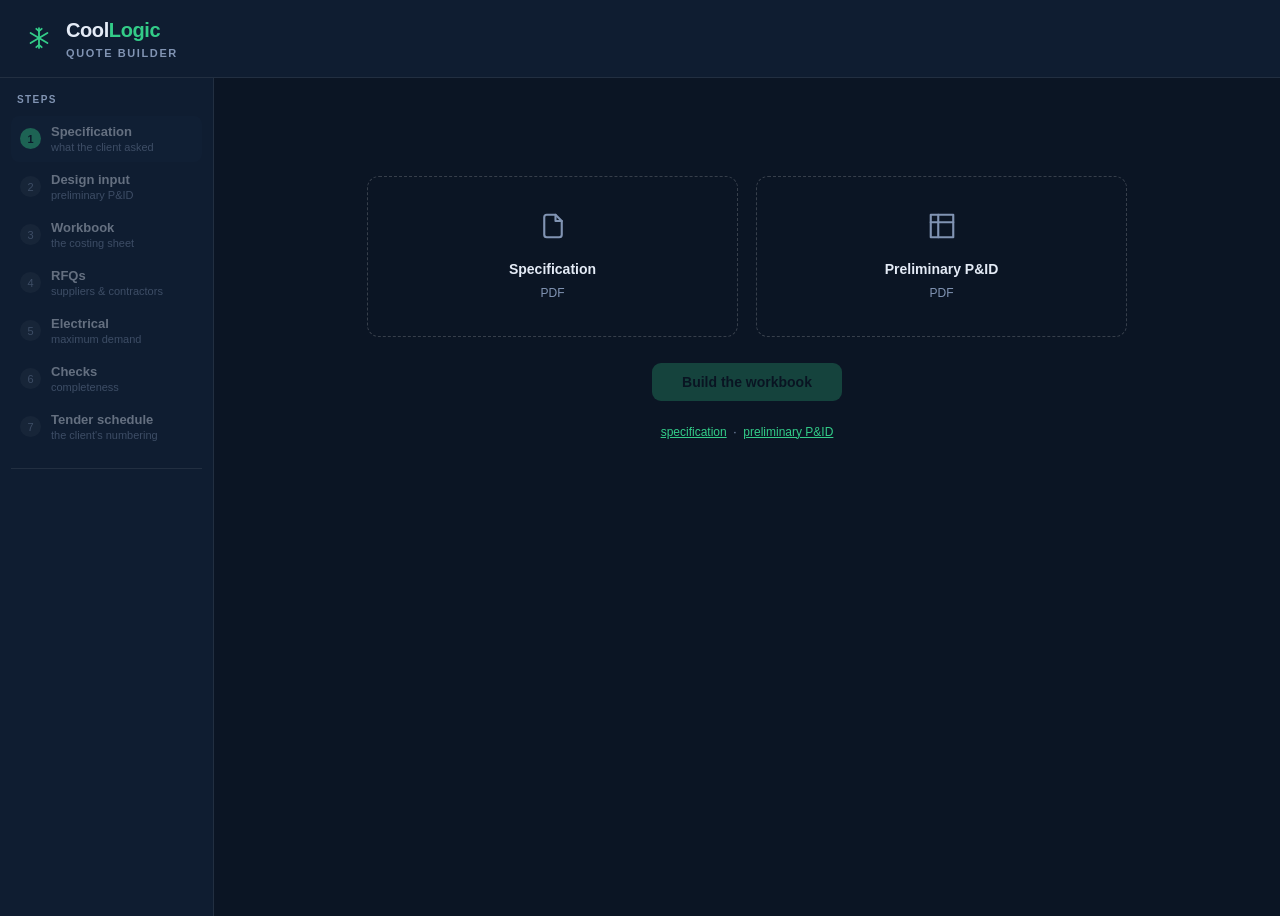
==== quote-builder/index.html @ 5e7840b6 "download links" ====
<!doctype html><html lang=en><head><meta charset=utf-8>
<meta name=viewport content="width=device-width,initial-scale=1"><meta name=robots content="noindex,nofollow">
<title>CoolLogic — Quote Builder</title><style>
*{box-sizing:border-box;margin:0;padding:0}
:root{--bg:#0b1524;--pan:#132339;--pan2:#0f1d31;--line:rgba(255,255,255,.08);--tx:#e4ebf6;
--mut:#8194b3;--grn:#33cc88;--grnb:rgba(51,204,136,.14);--amb:#f2b34e;--ambb:rgba(242,179,78,.16);
--blu:#7fb0ff;--blub:rgba(90,140,220,.18);--pur:#c3b3f5;--purb:rgba(150,120,230,.2);--red:#ff6a6a}
body{font-family:-apple-system,'Segoe UI',Helvetica,Arial,sans-serif;background:var(--bg);color:var(--tx);font-size:14px;line-height:1.5}
.bar{display:flex;align-items:center;gap:14px;padding:15px 26px;border-bottom:1px solid var(--line);background:var(--pan2);position:sticky;top:0;z-index:5}
.wm{font-size:20px;font-weight:800;letter-spacing:-.4px}.wm .g{color:var(--grn)}
.tl{font-size:11px;letter-spacing:1.6px;color:var(--mut);text-transform:uppercase;font-weight:600}
.job{margin-left:auto;font-size:12.5px;color:var(--mut);text-align:right}.job b{color:var(--tx);display:block}
.shell{display:flex;min-height:calc(100vh - 62px)}
.side{width:214px;flex:none;border-right:1px solid var(--line);padding:14px 11px;background:var(--pan2)}
.side h3{font-size:10px;letter-spacing:1.4px;color:var(--mut);text-transform:uppercase;margin:0 0 9px 6px}
.stp{display:flex;gap:10px;align-items:center;width:100%;background:none;border:0;color:var(--tx);
padding:8px 9px;border-radius:8px;cursor:pointer;text-align:left;font-family:inherit;margin-bottom:2px;opacity:.4}
.stp.rdy{opacity:1}.stp.on{background:var(--pan)}
.stp .num{width:21px;height:21px;border-radius:50%;background:rgba(255,255,255,.09);font-size:11px;
display:flex;align-items:center;justify-content:center;flex:none}
.stp.on .num{background:var(--grn);color:#06131f;font-weight:700}
.stp b{display:block;font-size:13px;font-weight:600}.stp span{font-size:11px;color:var(--mut)}
.kpi{margin-top:18px;padding:12px 10px;border-top:1px solid var(--line);font-size:12px}
.kpi .row{display:flex;justify-content:space-between;margin-bottom:7px;color:var(--mut)}
.kpi b{color:var(--tx);font-size:15px}
.main{flex:1;padding:26px 32px;max-width:1220px}
h2{font-size:20px;margin-bottom:16px;font-weight:700}
.drops{display:flex;gap:18px;margin:8vh auto 0;max-width:760px}
.drop{flex:1;border:1.5px dashed rgba(255,255,255,.18);border-radius:12px;padding:34px 22px;text-align:center;cursor:pointer;transition:.15s}
.drop:hover{border-color:var(--grn);background:rgba(51,204,136,.05)}
.drop.done{border-style:solid;border-color:var(--grn);background:rgba(51,204,136,.06);cursor:default}
.drop svg{width:30px;height:30px;stroke:var(--mut);fill:none;stroke-width:1.7;stroke-linecap:round;stroke-linejoin:round;margin-bottom:12px}
.drop.done svg{stroke:var(--grn)}
.drop .t{font-weight:700;font-size:14px}.drop .s{font-size:12px;color:var(--mut);margin-top:4px}
.go{display:block;margin:26px auto 0;background:var(--grn);color:#06131f;border:0;padding:11px 30px;
border-radius:9px;font-weight:700;font-size:14px;font-family:inherit;cursor:pointer}
.go[disabled]{opacity:.25;cursor:default}
.sec{background:var(--pan);border:1px solid var(--line);border-radius:11px;margin-bottom:14px;overflow:hidden}
.sec .hd{display:flex;align-items:center;gap:11px;padding:11px 15px;background:var(--pan2);border-bottom:1px solid var(--line)}
.sec .hd h4{font-size:13.5px;font-weight:650}
.sec .hd .t{margin-left:auto;font-size:12px;color:var(--mut)}
table{width:100%;border-collapse:collapse;font-size:12.5px}
th{text-align:left;padding:7px 14px;font-size:10px;letter-spacing:1px;text-transform:uppercase;color:var(--mut);border-bottom:1px solid var(--line)}
td{padding:8px 14px;border-bottom:1px solid rgba(255,255,255,.04);vertical-align:top}
tr:last-child td{border-bottom:0}
td.r{text-align:right;font-variant-numeric:tabular-nums}
.d{font-size:11px;color:var(--mut);margin-top:2px}
.pill{display:inline-block;padding:2px 7px;border-radius:5px;font-size:9.5px;font-weight:700;letter-spacing:.5px}
.s-RFQ{background:var(--blub);color:var(--blu)}.s-ENGINEER{background:var(--purb);color:var(--pur)}
.s-RULE{background:var(--ambb);color:var(--amb)}.s-RATE{background:var(--ambb);color:var(--amb)}
.s-EXACT{background:var(--grnb);color:var(--grn)}.s-REF{background:rgba(255,255,255,.08);color:var(--mut)}
.code{font-family:ui-monospace,Menlo,monospace;font-size:11px;color:var(--mut)}
.card{background:var(--pan);border:1px solid var(--line);border-radius:11px;padding:15px 17px;margin-bottom:12px}
.card h4{font-size:13px;margin-bottom:9px}
ul{margin-left:17px;font-size:12.5px}li{margin-bottom:4px}
.flag{display:flex;gap:10px;padding:9px 13px;border-left:2px solid var(--amb);background:rgba(242,179,78,.06);margin-bottom:7px;font-size:12.5px;border-radius:0 7px 7px 0}
.flag.red{border-color:var(--red);background:rgba(255,106,106,.06)}
.flag .w{margin-left:auto;color:var(--mut);font-size:11.5px;text-align:right;flex:none}
.pane{display:none}.pane.on{display:block}
.btn{background:var(--grn);color:#06131f;border:0;padding:9px 20px;border-radius:8px;font-weight:700;font-size:13px;font-family:inherit;cursor:pointer;margin-top:16px}
details{margin-top:8px}summary{cursor:pointer;font-size:12px;color:var(--grn)}
.mail{white-space:pre-wrap;font-family:ui-monospace,Menlo,monospace;font-size:11.5px;color:#c3d0e4;background:var(--pan2);padding:12px;border-radius:8px;margin-top:8px}
</style></head><body>
<div class=bar>
<svg viewBox="0 0 34 34" width=26 height=26><g stroke="#33cc88" stroke-width=2.4 stroke-linecap=round>
<line x1=17 y1=4 x2=17 y2=30 /><line x1=6 y1=10.5 x2=28 y2=23.5 /><line x1=6 y1=23.5 x2=28 y2=10.5 />
<line x1=17 y1=8 x2=13.5 y2=5 /><line x1=17 y1=8 x2=20.5 y2=5 /><line x1=17 y1=26 x2=13.5 y2=29 /><line x1=17 y1=26 x2=20.5 y2=29 /></g></svg>
<div><div class=wm>Cool<span class=g>Logic</span></div><div class=tl>Quote Builder</div></div>
<div class=job id=jobhdr></div></div>
<div class=shell>
<div class=side><h3>Steps</h3><div id=steps></div><div class=kpi id=kpi></div></div>
<div class=main id=main></div></div>
<script>const D={"job": "Riverbend Produce \u2014 Coolstore 3 Glycol Chilling Upgrade", "ref": "Q900142", "pid": {"file": "Riverbend-Coolstore3-Preliminary-PID.pdf", "equipment_blocks": [{"name": "COMPRESSOR 1", "kw": 90.0, "unit": "kW", "starter": "IE5 VSD"}, {"name": "UNIT COOLER 1", "kw": 55.0, "unit": "kWR", "starter": "EC Fan Supply"}, {"name": "COMPRESSOR 2", "kw": 90.0, "unit": "kW", "starter": "IE5 VSD"}, {"name": "UNIT COOLER 2", "kw": 55.0, "unit": "kWR", "starter": "EC Fan Supply"}, {"name": "CONDENSER", "kw": 620.0, "unit": "kWR", "starter": "EC Fan Supply"}, {"name": "UNIT COOLER 3", "kw": 55.0, "unit": "kWR", "starter": "EC Fan Supply"}, {"name": "CHILLER PHE", "kw": 520.0, "unit": "kWR", "starter": null}, {"name": "GLYCOL PUMP 1", "kw": 15.0, "unit": "kW", "starter": "VSD"}, {"name": "UNIT COOLER 4", "kw": 55.0, "unit": "kWR", "starter": "EC Fan Supply"}, {"name": "GLYCOL PUMP 2", "kw": 15.0, "unit": "kW", "starter": "VSD"}, {"name": "DEFROST PUMP", "kw": 4.0, "unit": "kW", "starter": "VSD"}], "sheet_mm": [297, 210], "objects": 50, "labels": 67, "connections": {"50TE": 10, "80TE": 6, "40PN": 2, "65PN": 1, "65TE": 1}, "pipe": {"42mm 304 press": 8, "100NB": 1, "80NB": 1, "101mm tube": 1, "63mm tube": 1, "76mm 304 press": 1, "54mm 304 press": 1}, "services": {"CONDENSER": 1, "GLYCOL PUMP 1": 1, "GLYCOL PUMP 2": 1, "DEFROST PUMP": 1, "Glycol Supply": 1, "Glycol Return": 1, "Defrost Supply": 1, "Defrost Return": 1}, "equipment": {"55 kWR  EC Fan Supply": 4, "90 kW  IE5 VSD": 2, "15 kW  VSD": 2, "620 kWR  EC Fan Supply": 1, "520 kWR": 1, "4 kW  VSD": 1}, "unclassified": {"RIVERBEND PRODUCE LIMITED": 1, "PLANT ROOM": 1, "COMPRESSOR 1": 1, "COMPRESSOR 2": 1, "CHILLER PHE": 1, "COOLSTORE 3": 1, "UNIT COOLER 1": 1, "UNIT COOLER 2": 1, "UNIT COOLER 3": 1, "UNIT COOLER 4": 1, "PT": 1, "TT": 1}}, "lines": [{"sec": "7.1", "desc": "Compressor", "note": "90 kW each \u00b7 IE5 VSD", "code": "C-COM", "qty": 2, "unit": "ea", "price": null, "src": "RFQ", "why": "supplier quote required"}, {"sec": "7.5", "desc": "Unit Cooler", "note": "55 kWR each \u00b7 EC Fan Supply", "code": "C-FCU", "qty": 4, "unit": "ea", "price": null, "src": "RFQ", "why": "supplier quote required"}, {"sec": "7.2", "desc": "Condenser", "note": "620 kWR each \u00b7 EC Fan Supply", "code": "C-CON", "qty": 1, "unit": "ea", "price": null, "src": "RFQ", "why": "supplier quote required"}, {"sec": "7.3", "desc": "Chiller Phe", "note": "520 kWR each \u00b7 no starter shown", "code": "C-HX", "qty": 1, "unit": "ea", "price": null, "src": "RFQ", "why": "supplier quote required"}, {"sec": "7.4", "desc": "Glycol Pump", "note": "15 kW each \u00b7 VSD", "code": "C-WP", "qty": 2, "unit": "ea", "price": null, "src": "RFQ", "why": "supplier quote required"}, {"sec": "7.4", "desc": "Defrost Pump", "note": "4 kW each \u00b7 VSD", "code": "C-WP", "qty": 1, "unit": "ea", "price": null, "src": "RFQ", "why": "supplier quote required", "ref": "last paid $2,780.00 \u00b7 a past job"}, {"sec": "7.6", "desc": "50TE isolating valve", "note": "10 \u00d7 50TE on the P&ID", "code": "M-VG", "qty": 10, "unit": "ea", "price": null, "src": "RFQ", "why": "counted from drawing"}, {"sec": "7.6", "desc": "50TE tube flange", "note": "rule: 1 per 50TE connection", "code": "M-F", "qty": 10, "unit": "ea", "price": null, "src": "RULE?", "why": "rule to be confirmed"}, {"sec": "7.6", "desc": "50TE gasket", "note": "rule: 1 per 50TE connection", "code": "M-F", "qty": 10, "unit": "ea", "price": null, "src": "RULE?", "why": "rule to be confirmed"}, {"sec": "7.6", "desc": "80TE isolating valve", "note": "6 \u00d7 80TE on the P&ID", "code": "M-VG", "qty": 6, "unit": "ea", "price": null, "src": "RFQ", "why": "counted from drawing"}, {"sec": "7.6", "desc": "80TE tube flange", "note": "rule: 1 per 80TE connection", "code": "M-F", "qty": 6, "unit": "ea", "price": null, "src": "RULE?", "why": "rule to be confirmed"}, {"sec": "7.6", "desc": "80TE gasket", "note": "rule: 1 per 80TE connection", "code": "M-F", "qty": 6, "unit": "ea", "price": null, "src": "RULE?", "why": "rule to be confirmed"}, {"sec": "7.6", "desc": "40PN isolating valve", "note": "2 \u00d7 40PN on the P&ID", "code": "M-VG", "qty": 2, "unit": "ea", "price": null, "src": "RFQ", "why": "counted from drawing"}, {"sec": "7.6", "desc": "40PN gasket", "note": "rule: 1 per 40PN connection", "code": "M-F", "qty": 2, "unit": "ea", "price": null, "src": "RULE?", "why": "rule to be confirmed"}, {"sec": "7.6", "desc": "40PN bolt set", "note": "rule: 1 per 40PN connection", "code": "M-F", "qty": 2, "unit": "ea", "price": null, "src": "RULE?", "why": "rule to be confirmed"}, {"sec": "7.6", "desc": "65PN isolating valve", "note": "1 \u00d7 65PN on the P&ID", "code": "M-VG", "qty": 1, "unit": "ea", "price": null, "src": "RFQ", "why": "counted from drawing"}, {"sec": "7.6", "desc": "65PN gasket", "note": "rule: 1 per 65PN connection", "code": "M-F", "qty": 1, "unit": "ea", "price": null, "src": "RULE?", "why": "rule to be confirmed"}, {"sec": "7.6", "desc": "65PN bolt set", "note": "rule: 1 per 65PN connection", "code": "M-F", "qty": 1, "unit": "ea", "price": null, "src": "RULE?", "why": "rule to be confirmed"}, {"sec": "7.6", "desc": "65TE isolating valve", "note": "1 \u00d7 65TE on the P&ID", "code": "M-VG", "qty": 1, "unit": "ea", "price": null, "src": "RFQ", "why": "counted from drawing"}, {"sec": "7.6", "desc": "65TE tube flange", "note": "rule: 1 per 65TE connection", "code": "M-F", "qty": 1, "unit": "ea", "price": null, "src": "RULE?", "why": "rule to be confirmed"}, {"sec": "7.6", "desc": "65TE gasket", "note": "rule: 1 per 65TE connection", "code": "M-F", "qty": 1, "unit": "ea", "price": null, "src": "RULE?", "why": "rule to be confirmed"}, {"sec": "7.6", "desc": "42mm 304 press pipe", "note": "8 runs on the P&ID", "code": "M-PFS", "qty": null, "unit": "m", "price": null, "src": "ENGINEER", "why": "metres to be entered"}, {"sec": "7.6", "desc": "100NB pipe", "note": "1 runs on the P&ID", "code": "M-P", "qty": null, "unit": "m", "price": null, "src": "ENGINEER", "why": "metres to be entered"}, {"sec": "7.6", "desc": "80NB pipe", "note": "1 runs on the P&ID", "code": "M-P", "qty": null, "unit": "m", "price": null, "src": "ENGINEER", "why": "metres to be entered"}, {"sec": "7.6", "desc": "101mm tube pipe", "note": "1 runs on the P&ID", "code": "M-P", "qty": null, "unit": "m", "price": null, "src": "ENGINEER", "why": "metres to be entered"}, {"sec": "7.6", "desc": "63mm tube pipe", "note": "1 runs on the P&ID", "code": "M-P", "qty": null, "unit": "m", "price": null, "src": "ENGINEER", "why": "metres to be entered"}, {"sec": "7.6", "desc": "76mm 304 press pipe", "note": "1 runs on the P&ID", "code": "M-PFS", "qty": null, "unit": "m", "price": null, "src": "ENGINEER", "why": "metres to be entered"}, {"sec": "7.6", "desc": "54mm 304 press pipe", "note": "1 runs on the P&ID", "code": "M-PFS", "qty": null, "unit": "m", "price": null, "src": "ENGINEER", "why": "metres to be entered"}, {"sec": "7.6", "desc": "Pipe insulation", "note": "rate card by diameter", "code": "M-INS", "qty": null, "unit": "m", "price": null, "src": "RATE?", "why": "rate to be set with insulation sub"}, {"sec": "7.7", "desc": "Set out and rig plant", "note": "crew \u00d7 days", "code": "L-SERVIN", "qty": null, "unit": "hr", "price": 105, "src": "ENGINEER", "why": "hours to be entered"}, {"sec": "7.7", "desc": "Pipe compressor pack", "note": "crew \u00d7 days", "code": "L-SERVIN", "qty": null, "unit": "hr", "price": 105, "src": "ENGINEER", "why": "hours to be entered"}, {"sec": "7.7", "desc": "Pipe chiller and glycol circuit", "note": "crew \u00d7 days", "code": "L-SERVIN", "qty": null, "unit": "hr", "price": 105, "src": "ENGINEER", "why": "hours to be entered"}, {"sec": "7.7", "desc": "Hang and pipe unit coolers", "note": "crew \u00d7 days", "code": "L-SERVIN", "qty": null, "unit": "hr", "price": 105, "src": "ENGINEER", "why": "hours to be entered"}, {"sec": "7.7", "desc": "Pressure test", "note": "crew \u00d7 days", "code": "L-SERVIN", "qty": null, "unit": "hr", "price": 105, "src": "ENGINEER", "why": "hours to be entered"}, {"sec": "7.7", "desc": "Insulate", "note": "crew \u00d7 days", "code": "L-SERVIN", "qty": null, "unit": "hr", "price": 105, "src": "ENGINEER", "why": "hours to be entered"}, {"sec": "7.7", "desc": "Glycol fill and flush", "note": "crew \u00d7 days", "code": "L-SERVIN", "qty": null, "unit": "hr", "price": 105, "src": "ENGINEER", "why": "hours to be entered"}, {"sec": "7.7", "desc": "Changeover weekend", "note": "crew \u00d7 days", "code": "L-SERVIN", "qty": null, "unit": "hr", "price": 105, "src": "ENGINEER", "why": "hours to be entered"}, {"sec": "7.7", "desc": "Supervision", "note": "crew \u00d7 days", "code": "L-SERVIN", "qty": null, "unit": "hr", "price": 105, "src": "ENGINEER", "why": "hours to be entered"}, {"sec": "7.8", "desc": "Power and control wiring", "note": "from the maximum demand schedule", "code": "ES-INST", "qty": 1, "unit": "lot", "price": null, "src": "RFQ", "why": "electrical contractor"}, {"sec": "7.8", "desc": "SCADA integration \u2014 Ignition", "note": "", "code": "ES-AU", "qty": 1, "unit": "lot", "price": null, "src": "RFQ", "why": "electrical contractor"}, {"sec": "7.9", "desc": "As-built drawings", "note": "", "code": "L-DWG", "qty": null, "unit": "hr", "price": 140, "src": "ENGINEER", "why": "hours to be entered"}, {"sec": "7.9", "desc": "Training", "note": "", "code": "L-DWG", "qty": null, "unit": "hr", "price": 140, "src": "ENGINEER", "why": "hours to be entered"}, {"sec": "7.9", "desc": "O&M manuals", "note": "", "code": "L-DWG", "qty": null, "unit": "hr", "price": 140, "src": "ENGINEER", "why": "hours to be entered"}, {"sec": "7.9", "desc": "Producer statements", "note": "", "code": "L-DV", "qty": null, "unit": "hr", "price": 140, "src": "ENGINEER", "why": "hours to be entered"}, {"sec": "7.10", "desc": "Commissioning and pulldown demonstration", "note": "", "code": "L-COM", "qty": null, "unit": "hr", "price": 105, "src": "ENGINEER", "why": "to be entered"}, {"sec": "7.10", "desc": "Glycol charge \u2014 MPG 35%", "note": "", "code": "R-GLY", "qty": null, "unit": "L", "price": null, "src": "ENGINEER", "why": "to be entered"}, {"sec": "7.10", "desc": "Spare parts", "note": "", "code": "M-GEN", "qty": null, "unit": "ea", "price": null, "src": "ENGINEER", "why": "to be entered"}, {"sec": "7.11", "desc": "Routine maintenance, 12 months", "note": "", "code": "D-MAINT", "qty": 4, "unit": "visit", "price": null, "src": "ENGINEER", "why": "rate to be entered"}, {"sec": "7.6", "desc": "Freight and cartage", "note": "carried on past jobs", "code": "P-FRE", "qty": null, "unit": "lot", "price": null, "src": "ENGINEER", "why": "to be entered"}, {"sec": "7.7", "desc": "Crane and access hire", "note": "carried on past jobs", "code": "P-HIRE", "qty": null, "unit": "lot", "price": null, "src": "ENGINEER", "why": "to be entered"}, {"sec": "7.7", "desc": "Travel and accommodation", "note": "carried on past jobs", "code": "D-TRAV", "qty": null, "unit": "lot", "price": null, "src": "ENGINEER", "why": "to be entered"}, {"sec": "7.7", "desc": "Site setup and safety", "note": "carried on past jobs", "code": "P-SS", "qty": null, "unit": "lot", "price": null, "src": "ENGINEER", "why": "to be entered"}, {"sec": "7.9", "desc": "Compliance and inspection", "note": "carried on past jobs", "code": "P-RCOMP", "qty": null, "unit": "lot", "price": null, "src": "ENGINEER", "why": "to be entered"}, {"sec": "7.11", "desc": "Contingency", "note": "carried on past jobs", "code": "D-CONT", "qty": null, "unit": "lot", "price": null, "src": "ENGINEER", "why": "to be entered"}], "secs": [["7.1", "Compressor pack, including drives", "C-COM"], ["7.2", "Evaporative condenser", "C-CON"], ["7.3", "Chiller plate heat exchanger", "C-HX"], ["7.4", "Glycol circulation \u2014 pumps, tanks and controls", "C-WP"], ["7.5", "Unit coolers", "C-FCU"], ["7.6", "Glycol pipework, valves and insulation", "M-PFS"], ["7.7", "Installation labour, supervision and consumables", "L-SERVIN"], ["7.8", "Electrical power, control wiring and SCADA", "ES-INST"], ["7.9", "As-built documentation, training, O&M", "L-DWG"], ["7.10", "Commissioning, glycol charge and spares", "L-COM"], ["7.11", "Twelve months defects liability and routine maintenance", "D-MAINT"]], "public": true, "spec_file": "Riverbend-Coolstore3-RFP.pdf", "pid_file": "Riverbend-Coolstore3-Preliminary-PID.pdf", "equipment": [{"name": "COMPRESSOR 1", "kw": 90.0, "unit": "kW", "starter": "IE5 VSD"}, {"name": "UNIT COOLER 1", "kw": 55.0, "unit": "kWR", "starter": "EC Fan Supply"}, {"name": "COMPRESSOR 2", "kw": 90.0, "unit": "kW", "starter": "IE5 VSD"}, {"name": "UNIT COOLER 2", "kw": 55.0, "unit": "kWR", "starter": "EC Fan Supply"}, {"name": "CONDENSER", "kw": 620.0, "unit": "kWR", "starter": "EC Fan Supply"}, {"name": "UNIT COOLER 3", "kw": 55.0, "unit": "kWR", "starter": "EC Fan Supply"}, {"name": "CHILLER PHE", "kw": 520.0, "unit": "kWR", "starter": null}, {"name": "GLYCOL PUMP 1", "kw": 15.0, "unit": "kW", "starter": "VSD"}, {"name": "UNIT COOLER 4", "kw": 55.0, "unit": "kWR", "starter": "EC Fan Supply"}, {"name": "GLYCOL PUMP 2", "kw": 15.0, "unit": "kW", "starter": "VSD"}, {"name": "DEFROST PUMP", "kw": 4.0, "unit": "kW", "starter": "VSD"}]};</script>
<script>
const $=s=>document.querySelector(s);
let loaded={spec:false,pid:false}, built=false, step=1;
const STEPS=[["Specification","what the client asked"],["Design input","preliminary P&ID"],
 ["Workbook","the costing sheet"],["RFQs","suppliers & contractors"],["Electrical","maximum demand"],
 ["Checks","completeness"],["Tender schedule","the client's numbering"]];
const money=n=>(n<0?"−":"")+"$"+Math.round(Math.abs(n)).toLocaleString("en-NZ");

function sidebar(){
  $("#steps").innerHTML=STEPS.map((s,i)=>
    `<button class="stp ${built?'rdy':''} ${step===i+1?'on':''}" onclick="go(${i+1})">
      <span class=num>${i+1}</span><div><b>${s[0]}</b><span>${s[1]}</span></div></button>`).join("");
  $("#jobhdr").innerHTML = built?`<b>${D.job}</b>${D.ref}`:"";
  const n=D.lines.length, rfq=D.lines.filter(l=>l.src==="RFQ").length,
        eng=D.lines.filter(l=>l.src==="ENGINEER").length,
        rule=D.lines.filter(l=>l.src.startsWith("RULE")||l.src.startsWith("RATE")).length;
  $("#kpi").innerHTML = built?`
    <div class=row>Lines<b>${n}</b></div>
    <div class=row>Awaiting RFQ<b>${rfq}</b></div>
    <div class=row>Engineer to enter<b>${eng}</b></div>
    <div class=row>Rules to confirm<b>${rule}</b></div>`:"";
}
function drops(){
  $("#main").innerHTML=`<div class=drops>
    <div class="drop ${loaded.spec?'done':''}" data-k="spec" onclick="pick('spec')"
       ondragover="dOver(event)" ondragleave="dOut(event)" ondrop="dDrop(event,'spec')">
      <svg viewBox="0 0 24 24"><path d="M14 3H7a2 2 0 00-2 2v14a2 2 0 002 2h10a2 2 0 002-2V8z"/><path d="M14 3v5h5"/></svg>
      <div class=t>${loaded.spec?(dropped.spec||D.spec_file):"Specification"}</div>
      <div class=s>${loaded.spec?"loaded":"PDF"}</div></div>
    <div class="drop ${loaded.pid?'done':''}" data-k="pid" onclick="pick('pid')"
       ondragover="dOver(event)" ondragleave="dOut(event)" ondrop="dDrop(event,'pid')">
      <svg viewBox="0 0 24 24"><path d="M3 3h18v18H3z"/><path d="M3 9h18M9 3v18"/></svg>
      <div class=t>${loaded.pid?(dropped.pid||D.pid_file):"Preliminary P&ID"}</div>
      <div class=s>${loaded.pid?"loaded":"PDF"}</div></div></div>
    <button class=go id=gobtn ${loaded.spec&&loaded.pid?"":"disabled"} onclick="buildIt()">Build the workbook</button>
    <div style="text-align:center;margin-top:22px;font-size:12px;color:var(--mut)">
      <a href="Riverbend-Coolstore3-RFP.pdf" download style="color:var(--grn)">specification</a>
      &nbsp;·&nbsp;
      <a href="Riverbend-Coolstore3-Preliminary-PID.pdf" download style="color:var(--grn)">preliminary P&ID</a>
    </div>`;
}
const dropped={};
function dOver(e){e.preventDefault();e.currentTarget.style.borderColor="var(--grn)";
  e.currentTarget.style.background="rgba(51,204,136,.10)";}
function dOut(e){e.currentTarget.style.borderColor="";e.currentTarget.style.background="";}
function dDrop(e,k){e.preventDefault();
  const f=e.dataTransfer.files[0]; if(f) dropped[k]=f.name;
  loaded[k]=true; drops();}
function pick(k){ loaded[k]=true; drops(); }
function buildIt(){ built=true; step=3; sidebar(); go(3); }
function go(n){ if(!built&&n!==1){return;} step=n; sidebar(); render(); }

function lineRow(l){
  const src=l.src.replace("?","");
  const q=l.qty==null?"<span style='color:var(--mut)'>—</span>":l.qty;
  const p=l.price==null?"<span style='color:var(--mut)'>—</span>":money(l.price);
  return `<tr><td><b>${l.desc}</b>${l.note?`<div class=d>${l.note}</div>`:""}
    ${l.ref?`<div class=d style="color:var(--grn)">${l.ref}</div>`:""}</td>
    <td class=code>${l.code}</td><td><span class="pill s-${src}">${src}</span></td>
    <td class=r>${q}<div class=d>${l.unit}</div></td><td class=r>${p}</td>
    <td class=d>${l.why}</td></tr>`;
}
function render(){
  const m=$("#main");
  if(step===1){ m.innerHTML=`<h2>Specification</h2>
    <div class=card><h4>${D.spec_file}</h4><ul>${D.secs.map(s=>`<li><b>${s[0]}</b> ${s[1]}</li>`).join("")}</ul></div>`; return; }
  if(step===2){ const p=D.pid;
    const t=(o,title)=>Object.keys(o).length?`<div class=card><h4>${title}</h4><table>${
      Object.entries(o).map(([k,v])=>`<tr><td>${k}</td><td class=r style="width:70px">${v}</td></tr>`).join("")}</table></div>`:"";
    m.innerHTML=`<h2>Design input</h2><div class=card><h4>${D.pid_file}</h4>
      <div class=d>${p.sheet_mm[0]}×${p.sheet_mm[1]}mm · ${p.labels} labels · ${p.objects} objects</div></div>
      ${t(p.connections,"Connections")}${t(p.pipe,"Pipe")}${t(p.services,"Services")}`; return; }
  if(step===3){
    let h=`<h2>Workbook</h2><a class=btn style="display:inline-block;text-decoration:none;margin:0 0 16px"
      href="Riverbend-Q900142-Costing.xlsx" download>Download the costing workbook</a>`;
    for(const [ref,title] of D.secs.map(s=>[s[0],s[1]])){
      const ls=D.lines.filter(l=>l.sec===ref); if(!ls.length) continue;
      h+=`<div class=sec><div class=hd><span class="pill s-EXACT">${ref}</span><h4>${title}</h4>
        <div class=t>${ls.length} lines</div></div>
        <table><thead><tr><th>Description</th><th>Code</th><th>Source</th><th class=r>Qty</th><th class=r>Unit price</th><th>Status</th></tr></thead>
        <tbody>${ls.map(lineRow).join("")}</tbody></table></div>`;
    }
    m.innerHTML=h; return; }
  if(step===4){
    const SUPP = "press fitting supplier";
    const pk=[["Unit coolers + glycol pump","equipment supplier","10.1, 10.2"],
      ["Valves and connections","valve supplier","10.3"],["Press fittings and flanges",SUPP,"10.4"],
      ["Pipe insulation","insulation subcontractor — request a schedule of rates","10.4"],
      ["Electrical power, control wiring and SCADA","electrical contractor","10.6, 10.7"]];
    m.innerHTML=`<h2>RFQs</h2>`+pk.map(p=>`<div class=card><h4>${p[0]}</h4>
      <div class=d>${p[1]} · sections ${p[2]}</div>
      <details><summary>Show draft</summary><div class=mail>Subject: ${D.ref} ${D.job} — request for pricing

We are pricing the above and would appreciate your quotation for the following.

[scope lines from section ${p[2]}]

Please include lead time and validity.

CoolLogic Refrigeration Ltd</div></details></div>`).join(""); return; }
  if(step===5){
    const RULE={"EC Fan Supply":[0,0,0,0,0,1,0],"VSD":[0,0,0,0,0,1,0],"IE5 VSD":[0,0,0,0,0,1,0],
                "Motor Starter DOL":[1,1,0,0,1,0,0]};
    // ancillaries follow what the equipment IS, not just how it is started
    const ANC=[[/compressor/i,["Harmonic Mitigation","Packaged Control System","Common return transducer"]],
               [/pump/i,["Anticondensation heaters in term box","TT/FS temp and flow switch","Supply Transducer"]],
               [/unit cooler|evaporator/i,["24VDC Cold Stop Actuator","24VDC Cold Stop Actuator","24VDC Defrost inlet Actuator","24VDC Defrost outlet Actuator"]],
               [/condenser/i,["Fan speed control","Water treatment interlock","Basin heater"]]];
    const anc=n=>{for(const [re,l] of ANC) if(re.test(n)) return l; return [];};
    let tot=[0,0,0,0,0,0,0], kw=0, rows="";
    D.equipment.forEach(e=>{
      const io=RULE[e.starter]; kw+=e.kw;
      if(io) tot=tot.map((t,i)=>t+io[i]);
      rows+=`<tr><td><b>${e.name}</b></td><td class=r>${e.kw}<div class=d>${e.unit}</div></td>
        <td>${e.starter?e.starter:'<span class="pill s-ENGINEER">ENGINEER</span>'}</td>`+
        (io?io.map(v=>`<td class=r>${v||"·"}</td>`).join(""):"<td class=r style='color:var(--mut)'>??</td>".repeat(7))+
        `</tr>`;
      anc(e.name).forEach(a=>{rows+=`<tr><td style="padding-left:30px;color:var(--mut)">${a}</td>
        <td></td><td></td>${"<td></td>".repeat(7)}</tr>`;});
    });
    m.innerHTML=`<h2>Electrical</h2><div class=sec>
      <div class=hd><h4>Maximum demand schedule</h4><div class=t>${D.equipment.length} loads · ${kw.toLocaleString()} kW connected</div></div>
      <table><thead><tr><th>Load</th><th class=r>Duty</th><th>Starter</th><th class=r>DI</th><th class=r>DO</th>
      <th class=r>AI</th><th class=r>RTD</th><th class=r>AO</th><th class=r>Comms</th><th class=r>IFM</th></tr></thead>
      <tbody>${rows}<tr style="border-top:2px solid var(--line)"><td><b>Total</b></td><td class=r><b>${kw.toLocaleString()}</b></td><td></td>
      ${tot.map(v=>`<td class=r><b>${v||"·"}</b></td>`).join("")}</tr></tbody></table></div>`; return; }
  if(step===6){
    const CHK = ["carried on 2 of 5 past jobs","carried on a past job","carried on 3 of 5 past jobs","named in the section title; no line prices it"];
    const f=[["red","No price on any line","41 of 41 lines await an RFQ, a rate or an engineer's number"],
      ["","P — Preliminaries & general","absent; present on 4 of 5 past jobs"],
      ["","R — Refrigerant / consumables","one line only"],
      ["","Contingency not priced",CHK[0]],
      ["","Compliance not priced",CHK[1]],
      ["","Travel and accommodation not priced",CHK[2]],
      ["","Supervision not priced",CHK[3]],
      ["","Pipe lengths not on the drawing","10 pipe runs identified, metres required"],
      ["","Connection rules unconfirmed","10 lines generated from gasket/flange rules"]];
    m.innerHTML=`<h2>Checks</h2>`+f.map(x=>`<div class="flag ${x[0]}"><div><b>${x[1]}</b></div><div class=w>${x[2]}</div></div>`).join(""); return; }
  if(step===7){
    m.innerHTML=`<h2>Tender schedule</h2><div class=sec><table><thead><tr><th>Ref</th>
      <th>Description</th><th class=r>Cost</th><th class=r>Sell</th></tr></thead><tbody>
      ${D.secs.map(s=>`<tr><td>${s[0]}</td><td>${s[1]}</td><td class=r style="color:var(--mut)">—</td>
      <td class=r style="color:var(--mut)">—</td></tr>`).join("")}
      <tr><td></td><td><b>Total (excl GST)</b></td><td class=r style="color:var(--mut)">—</td>
      <td class=r style="color:var(--mut)">—</td></tr></tbody></table></div>`; return; }
}
window.addEventListener("dragover",e=>e.preventDefault());
window.addEventListener("drop",e=>e.preventDefault());
sidebar(); drops();
</script></body></html>
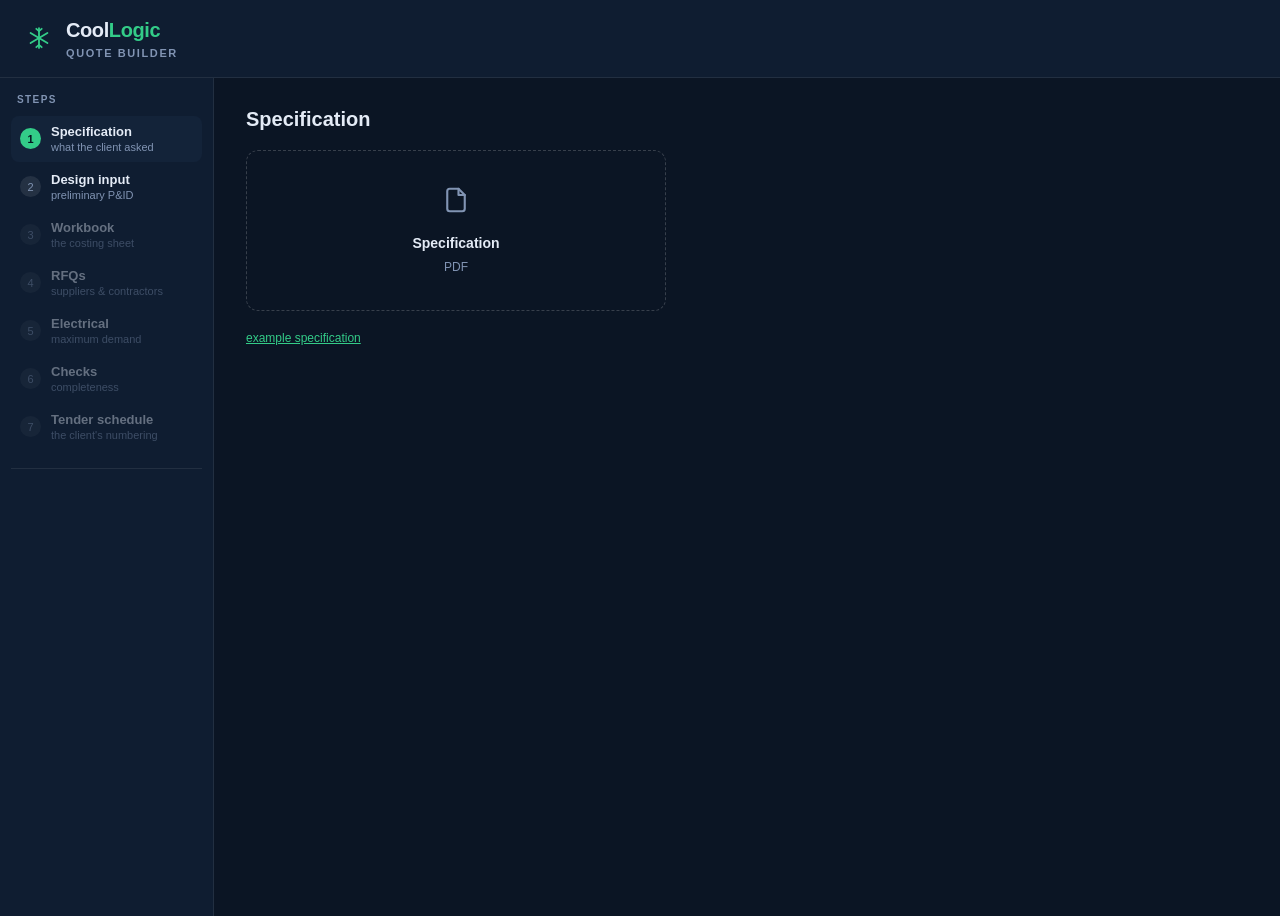
==== commit 9dec39b4: "split spec and P&ID into their own steps" ====
--- a/quote-builder/index.html
+++ b/quote-builder/index.html
@@ -52,7 +52,7 @@
 .code{font-family:ui-monospace,Menlo,monospace;font-size:11px;color:var(--mut)}
 .card{background:var(--pan);border:1px solid var(--line);border-radius:11px;padding:15px 17px;margin-bottom:12px}
 .card h4{font-size:13px;margin-bottom:9px}
-ul{margin-left:17px;font-size:12.5px}li{margin-bottom:4px}
+ul{margin-left:17px;font-size:12.5px}ul.tight li{margin-bottom:5px}li{margin-bottom:4px}
 .flag{display:flex;gap:10px;padding:9px 13px;border-left:2px solid var(--amb);background:rgba(242,179,78,.06);margin-bottom:7px;font-size:12.5px;border-radius:0 7px 7px 0}
 .flag.red{border-color:var(--red);background:rgba(255,106,106,.06)}
 .flag .w{margin-left:auto;color:var(--mut);font-size:11.5px;text-align:right;flex:none}
@@ -70,7 +70,7 @@
 <div class=shell>
 <div class=side><h3>Steps</h3><div id=steps></div><div class=kpi id=kpi></div></div>
 <div class=main id=main></div></div>
-<script>const D={"job": "Riverbend Produce \u2014 Coolstore 3 Glycol Chilling Upgrade", "ref": "Q900142", "pid": {"file": "Riverbend-Coolstore3-Preliminary-PID.pdf", "equipment_blocks": [{"name": "COMPRESSOR 1", "kw": 90.0, "unit": "kW", "starter": "IE5 VSD"}, {"name": "UNIT COOLER 1", "kw": 55.0, "unit": "kWR", "starter": "EC Fan Supply"}, {"name": "COMPRESSOR 2", "kw": 90.0, "unit": "kW", "starter": "IE5 VSD"}, {"name": "UNIT COOLER 2", "kw": 55.0, "unit": "kWR", "starter": "EC Fan Supply"}, {"name": "CONDENSER", "kw": 620.0, "unit": "kWR", "starter": "EC Fan Supply"}, {"name": "UNIT COOLER 3", "kw": 55.0, "unit": "kWR", "starter": "EC Fan Supply"}, {"name": "CHILLER PHE", "kw": 520.0, "unit": "kWR", "starter": null}, {"name": "GLYCOL PUMP 1", "kw": 15.0, "unit": "kW", "starter": "VSD"}, {"name": "UNIT COOLER 4", "kw": 55.0, "unit": "kWR", "starter": "EC Fan Supply"}, {"name": "GLYCOL PUMP 2", "kw": 15.0, "unit": "kW", "starter": "VSD"}, {"name": "DEFROST PUMP", "kw": 4.0, "unit": "kW", "starter": "VSD"}], "sheet_mm": [297, 210], "objects": 50, "labels": 67, "connections": {"50TE": 10, "80TE": 6, "40PN": 2, "65PN": 1, "65TE": 1}, "pipe": {"42mm 304 press": 8, "100NB": 1, "80NB": 1, "101mm tube": 1, "63mm tube": 1, "76mm 304 press": 1, "54mm 304 press": 1}, "services": {"CONDENSER": 1, "GLYCOL PUMP 1": 1, "GLYCOL PUMP 2": 1, "DEFROST PUMP": 1, "Glycol Supply": 1, "Glycol Return": 1, "Defrost Supply": 1, "Defrost Return": 1}, "equipment": {"55 kWR  EC Fan Supply": 4, "90 kW  IE5 VSD": 2, "15 kW  VSD": 2, "620 kWR  EC Fan Supply": 1, "520 kWR": 1, "4 kW  VSD": 1}, "unclassified": {"RIVERBEND PRODUCE LIMITED": 1, "PLANT ROOM": 1, "COMPRESSOR 1": 1, "COMPRESSOR 2": 1, "CHILLER PHE": 1, "COOLSTORE 3": 1, "UNIT COOLER 1": 1, "UNIT COOLER 2": 1, "UNIT COOLER 3": 1, "UNIT COOLER 4": 1, "PT": 1, "TT": 1}}, "lines": [{"sec": "7.1", "desc": "Compressor", "note": "90 kW each \u00b7 IE5 VSD", "code": "C-COM", "qty": 2, "unit": "ea", "price": null, "src": "RFQ", "why": "supplier quote required"}, {"sec": "7.5", "desc": "Unit Cooler", "note": "55 kWR each \u00b7 EC Fan Supply", "code": "C-FCU", "qty": 4, "unit": "ea", "price": null, "src": "RFQ", "why": "supplier quote required"}, {"sec": "7.2", "desc": "Condenser", "note": "620 kWR each \u00b7 EC Fan Supply", "code": "C-CON", "qty": 1, "unit": "ea", "price": null, "src": "RFQ", "why": "supplier quote required"}, {"sec": "7.3", "desc": "Chiller Phe", "note": "520 kWR each \u00b7 no starter shown", "code": "C-HX", "qty": 1, "unit": "ea", "price": null, "src": "RFQ", "why": "supplier quote required"}, {"sec": "7.4", "desc": "Glycol Pump", "note": "15 kW each \u00b7 VSD", "code": "C-WP", "qty": 2, "unit": "ea", "price": null, "src": "RFQ", "why": "supplier quote required"}, {"sec": "7.4", "desc": "Defrost Pump", "note": "4 kW each \u00b7 VSD", "code": "C-WP", "qty": 1, "unit": "ea", "price": null, "src": "RFQ", "why": "supplier quote required", "ref": "last paid $2,780.00 \u00b7 a past job"}, {"sec": "7.6", "desc": "50TE isolating valve", "note": "10 \u00d7 50TE on the P&ID", "code": "M-VG", "qty": 10, "unit": "ea", "price": null, "src": "RFQ", "why": "counted from drawing"}, {"sec": "7.6", "desc": "50TE tube flange", "note": "rule: 1 per 50TE connection", "code": "M-F", "qty": 10, "unit": "ea", "price": null, "src": "RULE?", "why": "rule to be confirmed"}, {"sec": "7.6", "desc": "50TE gasket", "note": "rule: 1 per 50TE connection", "code": "M-F", "qty": 10, "unit": "ea", "price": null, "src": "RULE?", "why": "rule to be confirmed"}, {"sec": "7.6", "desc": "80TE isolating valve", "note": "6 \u00d7 80TE on the P&ID", "code": "M-VG", "qty": 6, "unit": "ea", "price": null, "src": "RFQ", "why": "counted from drawing"}, {"sec": "7.6", "desc": "80TE tube flange", "note": "rule: 1 per 80TE connection", "code": "M-F", "qty": 6, "unit": "ea", "price": null, "src": "RULE?", "why": "rule to be confirmed"}, {"sec": "7.6", "desc": "80TE gasket", "note": "rule: 1 per 80TE connection", "code": "M-F", "qty": 6, "unit": "ea", "price": null, "src": "RULE?", "why": "rule to be confirmed"}, {"sec": "7.6", "desc": "40PN isolating valve", "note": "2 \u00d7 40PN on the P&ID", "code": "M-VG", "qty": 2, "unit": "ea", "price": null, "src": "RFQ", "why": "counted from drawing"}, {"sec": "7.6", "desc": "40PN gasket", "note": "rule: 1 per 40PN connection", "code": "M-F", "qty": 2, "unit": "ea", "price": null, "src": "RULE?", "why": "rule to be confirmed"}, {"sec": "7.6", "desc": "40PN bolt set", "note": "rule: 1 per 40PN connection", "code": "M-F", "qty": 2, "unit": "ea", "price": null, "src": "RULE?", "why": "rule to be confirmed"}, {"sec": "7.6", "desc": "65PN isolating valve", "note": "1 \u00d7 65PN on the P&ID", "code": "M-VG", "qty": 1, "unit": "ea", "price": null, "src": "RFQ", "why": "counted from drawing"}, {"sec": "7.6", "desc": "65PN gasket", "note": "rule: 1 per 65PN connection", "code": "M-F", "qty": 1, "unit": "ea", "price": null, "src": "RULE?", "why": "rule to be confirmed"}, {"sec": "7.6", "desc": "65PN bolt set", "note": "rule: 1 per 65PN connection", "code": "M-F", "qty": 1, "unit": "ea", "price": null, "src": "RULE?", "why": "rule to be confirmed"}, {"sec": "7.6", "desc": "65TE isolating valve", "note": "1 \u00d7 65TE on the P&ID", "code": "M-VG", "qty": 1, "unit": "ea", "price": null, "src": "RFQ", "why": "counted from drawing"}, {"sec": "7.6", "desc": "65TE tube flange", "note": "rule: 1 per 65TE connection", "code": "M-F", "qty": 1, "unit": "ea", "price": null, "src": "RULE?", "why": "rule to be confirmed"}, {"sec": "7.6", "desc": "65TE gasket", "note": "rule: 1 per 65TE connection", "code": "M-F", "qty": 1, "unit": "ea", "price": null, "src": "RULE?", "why": "rule to be confirmed"}, {"sec": "7.6", "desc": "42mm 304 press pipe", "note": "8 runs on the P&ID", "code": "M-PFS", "qty": null, "unit": "m", "price": null, "src": "ENGINEER", "why": "metres to be entered"}, {"sec": "7.6", "desc": "100NB pipe", "note": "1 runs on the P&ID", "code": "M-P", "qty": null, "unit": "m", "price": null, "src": "ENGINEER", "why": "metres to be entered"}, {"sec": "7.6", "desc": "80NB pipe", "note": "1 runs on the P&ID", "code": "M-P", "qty": null, "unit": "m", "price": null, "src": "ENGINEER", "why": "metres to be entered"}, {"sec": "7.6", "desc": "101mm tube pipe", "note": "1 runs on the P&ID", "code": "M-P", "qty": null, "unit": "m", "price": null, "src": "ENGINEER", "why": "metres to be entered"}, {"sec": "7.6", "desc": "63mm tube pipe", "note": "1 runs on the P&ID", "code": "M-P", "qty": null, "unit": "m", "price": null, "src": "ENGINEER", "why": "metres to be entered"}, {"sec": "7.6", "desc": "76mm 304 press pipe", "note": "1 runs on the P&ID", "code": "M-PFS", "qty": null, "unit": "m", "price": null, "src": "ENGINEER", "why": "metres to be entered"}, {"sec": "7.6", "desc": "54mm 304 press pipe", "note": "1 runs on the P&ID", "code": "M-PFS", "qty": null, "unit": "m", "price": null, "src": "ENGINEER", "why": "metres to be entered"}, {"sec": "7.6", "desc": "Pipe insulation", "note": "rate card by diameter", "code": "M-INS", "qty": null, "unit": "m", "price": null, "src": "RATE?", "why": "rate to be set with insulation sub"}, {"sec": "7.7", "desc": "Set out and rig plant", "note": "crew \u00d7 days", "code": "L-SERVIN", "qty": null, "unit": "hr", "price": 105, "src": "ENGINEER", "why": "hours to be entered"}, {"sec": "7.7", "desc": "Pipe compressor pack", "note": "crew \u00d7 days", "code": "L-SERVIN", "qty": null, "unit": "hr", "price": 105, "src": "ENGINEER", "why": "hours to be entered"}, {"sec": "7.7", "desc": "Pipe chiller and glycol circuit", "note": "crew \u00d7 days", "code": "L-SERVIN", "qty": null, "unit": "hr", "price": 105, "src": "ENGINEER", "why": "hours to be entered"}, {"sec": "7.7", "desc": "Hang and pipe unit coolers", "note": "crew \u00d7 days", "code": "L-SERVIN", "qty": null, "unit": "hr", "price": 105, "src": "ENGINEER", "why": "hours to be entered"}, {"sec": "7.7", "desc": "Pressure test", "note": "crew \u00d7 days", "code": "L-SERVIN", "qty": null, "unit": "hr", "price": 105, "src": "ENGINEER", "why": "hours to be entered"}, {"sec": "7.7", "desc": "Insulate", "note": "crew \u00d7 days", "code": "L-SERVIN", "qty": null, "unit": "hr", "price": 105, "src": "ENGINEER", "why": "hours to be entered"}, {"sec": "7.7", "desc": "Glycol fill and flush", "note": "crew \u00d7 days", "code": "L-SERVIN", "qty": null, "unit": "hr", "price": 105, "src": "ENGINEER", "why": "hours to be entered"}, {"sec": "7.7", "desc": "Changeover weekend", "note": "crew \u00d7 days", "code": "L-SERVIN", "qty": null, "unit": "hr", "price": 105, "src": "ENGINEER", "why": "hours to be entered"}, {"sec": "7.7", "desc": "Supervision", "note": "crew \u00d7 days", "code": "L-SERVIN", "qty": null, "unit": "hr", "price": 105, "src": "ENGINEER", "why": "hours to be entered"}, {"sec": "7.8", "desc": "Power and control wiring", "note": "from the maximum demand schedule", "code": "ES-INST", "qty": 1, "unit": "lot", "price": null, "src": "RFQ", "why": "electrical contractor"}, {"sec": "7.8", "desc": "SCADA integration \u2014 Ignition", "note": "", "code": "ES-AU", "qty": 1, "unit": "lot", "price": null, "src": "RFQ", "why": "electrical contractor"}, {"sec": "7.9", "desc": "As-built drawings", "note": "", "code": "L-DWG", "qty": null, "unit": "hr", "price": 140, "src": "ENGINEER", "why": "hours to be entered"}, {"sec": "7.9", "desc": "Training", "note": "", "code": "L-DWG", "qty": null, "unit": "hr", "price": 140, "src": "ENGINEER", "why": "hours to be entered"}, {"sec": "7.9", "desc": "O&M manuals", "note": "", "code": "L-DWG", "qty": null, "unit": "hr", "price": 140, "src": "ENGINEER", "why": "hours to be entered"}, {"sec": "7.9", "desc": "Producer statements", "note": "", "code": "L-DV", "qty": null, "unit": "hr", "price": 140, "src": "ENGINEER", "why": "hours to be entered"}, {"sec": "7.10", "desc": "Commissioning and pulldown demonstration", "note": "", "code": "L-COM", "qty": null, "unit": "hr", "price": 105, "src": "ENGINEER", "why": "to be entered"}, {"sec": "7.10", "desc": "Glycol charge \u2014 MPG 35%", "note": "", "code": "R-GLY", "qty": null, "unit": "L", "price": null, "src": "ENGINEER", "why": "to be entered"}, {"sec": "7.10", "desc": "Spare parts", "note": "", "code": "M-GEN", "qty": null, "unit": "ea", "price": null, "src": "ENGINEER", "why": "to be entered"}, {"sec": "7.11", "desc": "Routine maintenance, 12 months", "note": "", "code": "D-MAINT", "qty": 4, "unit": "visit", "price": null, "src": "ENGINEER", "why": "rate to be entered"}, {"sec": "7.6", "desc": "Freight and cartage", "note": "carried on past jobs", "code": "P-FRE", "qty": null, "unit": "lot", "price": null, "src": "ENGINEER", "why": "to be entered"}, {"sec": "7.7", "desc": "Crane and access hire", "note": "carried on past jobs", "code": "P-HIRE", "qty": null, "unit": "lot", "price": null, "src": "ENGINEER", "why": "to be entered"}, {"sec": "7.7", "desc": "Travel and accommodation", "note": "carried on past jobs", "code": "D-TRAV", "qty": null, "unit": "lot", "price": null, "src": "ENGINEER", "why": "to be entered"}, {"sec": "7.7", "desc": "Site setup and safety", "note": "carried on past jobs", "code": "P-SS", "qty": null, "unit": "lot", "price": null, "src": "ENGINEER", "why": "to be entered"}, {"sec": "7.9", "desc": "Compliance and inspection", "note": "carried on past jobs", "code": "P-RCOMP", "qty": null, "unit": "lot", "price": null, "src": "ENGINEER", "why": "to be entered"}, {"sec": "7.11", "desc": "Contingency", "note": "carried on past jobs", "code": "D-CONT", "qty": null, "unit": "lot", "price": null, "src": "ENGINEER", "why": "to be entered"}], "secs": [["7.1", "Compressor pack, including drives", "C-COM"], ["7.2", "Evaporative condenser", "C-CON"], ["7.3", "Chiller plate heat exchanger", "C-HX"], ["7.4", "Glycol circulation \u2014 pumps, tanks and controls", "C-WP"], ["7.5", "Unit coolers", "C-FCU"], ["7.6", "Glycol pipework, valves and insulation", "M-PFS"], ["7.7", "Installation labour, supervision and consumables", "L-SERVIN"], ["7.8", "Electrical power, control wiring and SCADA", "ES-INST"], ["7.9", "As-built documentation, training, O&M", "L-DWG"], ["7.10", "Commissioning, glycol charge and spares", "L-COM"], ["7.11", "Twelve months defects liability and routine maintenance", "D-MAINT"]], "public": true, "spec_file": "Riverbend-Coolstore3-RFP.pdf", "pid_file": "Riverbend-Coolstore3-Preliminary-PID.pdf", "equipment": [{"name": "COMPRESSOR 1", "kw": 90.0, "unit": "kW", "starter": "IE5 VSD"}, {"name": "UNIT COOLER 1", "kw": 55.0, "unit": "kWR", "starter": "EC Fan Supply"}, {"name": "COMPRESSOR 2", "kw": 90.0, "unit": "kW", "starter": "IE5 VSD"}, {"name": "UNIT COOLER 2", "kw": 55.0, "unit": "kWR", "starter": "EC Fan Supply"}, {"name": "CONDENSER", "kw": 620.0, "unit": "kWR", "starter": "EC Fan Supply"}, {"name": "UNIT COOLER 3", "kw": 55.0, "unit": "kWR", "starter": "EC Fan Supply"}, {"name": "CHILLER PHE", "kw": 520.0, "unit": "kWR", "starter": null}, {"name": "GLYCOL PUMP 1", "kw": 15.0, "unit": "kW", "starter": "VSD"}, {"name": "UNIT COOLER 4", "kw": 55.0, "unit": "kWR", "starter": "EC Fan Supply"}, {"name": "GLYCOL PUMP 2", "kw": 15.0, "unit": "kW", "starter": "VSD"}, {"name": "DEFROST PUMP", "kw": 4.0, "unit": "kW", "starter": "VSD"}]};</script>
+<script>const D={"job": "Riverbend Produce \u2014 Coolstore 3 Glycol Chilling Upgrade", "ref": "Q900142", "pid": {"file": "Riverbend-Coolstore3-Preliminary-PID.pdf", "equipment_blocks": [{"name": "COMPRESSOR 1", "kw": 90.0, "unit": "kW", "starter": "IE5 VSD"}, {"name": "UNIT COOLER 1", "kw": 55.0, "unit": "kWR", "starter": "EC Fan Supply"}, {"name": "COMPRESSOR 2", "kw": 90.0, "unit": "kW", "starter": "IE5 VSD"}, {"name": "UNIT COOLER 2", "kw": 55.0, "unit": "kWR", "starter": "EC Fan Supply"}, {"name": "CONDENSER", "kw": 620.0, "unit": "kWR", "starter": "EC Fan Supply"}, {"name": "UNIT COOLER 3", "kw": 55.0, "unit": "kWR", "starter": "EC Fan Supply"}, {"name": "CHILLER PHE", "kw": 520.0, "unit": "kWR", "starter": null}, {"name": "GLYCOL PUMP 1", "kw": 15.0, "unit": "kW", "starter": "VSD"}, {"name": "UNIT COOLER 4", "kw": 55.0, "unit": "kWR", "starter": "EC Fan Supply"}, {"name": "GLYCOL PUMP 2", "kw": 15.0, "unit": "kW", "starter": "VSD"}, {"name": "DEFROST PUMP", "kw": 4.0, "unit": "kW", "starter": "VSD"}], "sheet_mm": [297, 210], "objects": 50, "labels": 67, "connections": {"50TE": 10, "80TE": 6, "40PN": 2, "65PN": 1, "65TE": 1}, "pipe": {"42mm 304 press": 8, "100NB": 1, "80NB": 1, "101mm tube": 1, "63mm tube": 1, "76mm 304 press": 1, "54mm 304 press": 1}, "services": {"CONDENSER": 1, "GLYCOL PUMP 1": 1, "GLYCOL PUMP 2": 1, "DEFROST PUMP": 1, "Glycol Supply": 1, "Glycol Return": 1, "Defrost Supply": 1, "Defrost Return": 1}, "equipment": {"55 kWR  EC Fan Supply": 4, "90 kW  IE5 VSD": 2, "15 kW  VSD": 2, "620 kWR  EC Fan Supply": 1, "520 kWR": 1, "4 kW  VSD": 1}, "unclassified": {"RIVERBEND PRODUCE LIMITED": 1, "PLANT ROOM": 1, "COMPRESSOR 1": 1, "COMPRESSOR 2": 1, "CHILLER PHE": 1, "COOLSTORE 3": 1, "UNIT COOLER 1": 1, "UNIT COOLER 2": 1, "UNIT COOLER 3": 1, "UNIT COOLER 4": 1, "PT": 1, "TT": 1}}, "lines": [{"sec": "7.1", "desc": "Compressor", "note": "90 kW each \u00b7 IE5 VSD", "code": "C-COM", "qty": 2, "unit": "ea", "price": null, "src": "RFQ", "why": "supplier quote required"}, {"sec": "7.5", "desc": "Unit Cooler", "note": "55 kWR each \u00b7 EC Fan Supply", "code": "C-FCU", "qty": 4, "unit": "ea", "price": null, "src": "RFQ", "why": "supplier quote required"}, {"sec": "7.2", "desc": "Condenser", "note": "620 kWR each \u00b7 EC Fan Supply", "code": "C-CON", "qty": 1, "unit": "ea", "price": null, "src": "RFQ", "why": "supplier quote required"}, {"sec": "7.3", "desc": "Chiller Phe", "note": "520 kWR each \u00b7 no starter shown", "code": "C-HX", "qty": 1, "unit": "ea", "price": null, "src": "RFQ", "why": "supplier quote required"}, {"sec": "7.4", "desc": "Glycol Pump", "note": "15 kW each \u00b7 VSD", "code": "C-WP", "qty": 2, "unit": "ea", "price": null, "src": "RFQ", "why": "supplier quote required"}, {"sec": "7.4", "desc": "Defrost Pump", "note": "4 kW each \u00b7 VSD", "code": "C-WP", "qty": 1, "unit": "ea", "price": null, "src": "RFQ", "why": "supplier quote required", "ref": "last paid $2,780.00 \u00b7 a past job"}, {"sec": "7.6", "desc": "50TE isolating valve", "note": "10 \u00d7 50TE on the P&ID", "code": "M-VG", "qty": 10, "unit": "ea", "price": null, "src": "RFQ", "why": "counted from drawing"}, {"sec": "7.6", "desc": "50TE tube flange", "note": "rule: 1 per 50TE connection", "code": "M-F", "qty": 10, "unit": "ea", "price": null, "src": "RULE?", "why": "rule to be confirmed"}, {"sec": "7.6", "desc": "50TE gasket", "note": "rule: 1 per 50TE connection", "code": "M-F", "qty": 10, "unit": "ea", "price": null, "src": "RULE?", "why": "rule to be confirmed"}, {"sec": "7.6", "desc": "80TE isolating valve", "note": "6 \u00d7 80TE on the P&ID", "code": "M-VG", "qty": 6, "unit": "ea", "price": null, "src": "RFQ", "why": "counted from drawing"}, {"sec": "7.6", "desc": "80TE tube flange", "note": "rule: 1 per 80TE connection", "code": "M-F", "qty": 6, "unit": "ea", "price": null, "src": "RULE?", "why": "rule to be confirmed"}, {"sec": "7.6", "desc": "80TE gasket", "note": "rule: 1 per 80TE connection", "code": "M-F", "qty": 6, "unit": "ea", "price": null, "src": "RULE?", "why": "rule to be confirmed"}, {"sec": "7.6", "desc": "40PN isolating valve", "note": "2 \u00d7 40PN on the P&ID", "code": "M-VG", "qty": 2, "unit": "ea", "price": null, "src": "RFQ", "why": "counted from drawing"}, {"sec": "7.6", "desc": "40PN gasket", "note": "rule: 1 per 40PN connection", "code": "M-F", "qty": 2, "unit": "ea", "price": null, "src": "RULE?", "why": "rule to be confirmed"}, {"sec": "7.6", "desc": "40PN bolt set", "note": "rule: 1 per 40PN connection", "code": "M-F", "qty": 2, "unit": "ea", "price": null, "src": "RULE?", "why": "rule to be confirmed"}, {"sec": "7.6", "desc": "65PN isolating valve", "note": "1 \u00d7 65PN on the P&ID", "code": "M-VG", "qty": 1, "unit": "ea", "price": null, "src": "RFQ", "why": "counted from drawing"}, {"sec": "7.6", "desc": "65PN gasket", "note": "rule: 1 per 65PN connection", "code": "M-F", "qty": 1, "unit": "ea", "price": null, "src": "RULE?", "why": "rule to be confirmed"}, {"sec": "7.6", "desc": "65PN bolt set", "note": "rule: 1 per 65PN connection", "code": "M-F", "qty": 1, "unit": "ea", "price": null, "src": "RULE?", "why": "rule to be confirmed"}, {"sec": "7.6", "desc": "65TE isolating valve", "note": "1 \u00d7 65TE on the P&ID", "code": "M-VG", "qty": 1, "unit": "ea", "price": null, "src": "RFQ", "why": "counted from drawing"}, {"sec": "7.6", "desc": "65TE tube flange", "note": "rule: 1 per 65TE connection", "code": "M-F", "qty": 1, "unit": "ea", "price": null, "src": "RULE?", "why": "rule to be confirmed"}, {"sec": "7.6", "desc": "65TE gasket", "note": "rule: 1 per 65TE connection", "code": "M-F", "qty": 1, "unit": "ea", "price": null, "src": "RULE?", "why": "rule to be confirmed"}, {"sec": "7.6", "desc": "42mm 304 press pipe", "note": "8 runs on the P&ID", "code": "M-PFS", "qty": null, "unit": "m", "price": null, "src": "ENGINEER", "why": "metres to be entered"}, {"sec": "7.6", "desc": "100NB pipe", "note": "1 runs on the P&ID", "code": "M-P", "qty": null, "unit": "m", "price": null, "src": "ENGINEER", "why": "metres to be entered"}, {"sec": "7.6", "desc": "80NB pipe", "note": "1 runs on the P&ID", "code": "M-P", "qty": null, "unit": "m", "price": null, "src": "ENGINEER", "why": "metres to be entered"}, {"sec": "7.6", "desc": "101mm tube pipe", "note": "1 runs on the P&ID", "code": "M-P", "qty": null, "unit": "m", "price": null, "src": "ENGINEER", "why": "metres to be entered"}, {"sec": "7.6", "desc": "63mm tube pipe", "note": "1 runs on the P&ID", "code": "M-P", "qty": null, "unit": "m", "price": null, "src": "ENGINEER", "why": "metres to be entered"}, {"sec": "7.6", "desc": "76mm 304 press pipe", "note": "1 runs on the P&ID", "code": "M-PFS", "qty": null, "unit": "m", "price": null, "src": "ENGINEER", "why": "metres to be entered"}, {"sec": "7.6", "desc": "54mm 304 press pipe", "note": "1 runs on the P&ID", "code": "M-PFS", "qty": null, "unit": "m", "price": null, "src": "ENGINEER", "why": "metres to be entered"}, {"sec": "7.6", "desc": "Pipe insulation", "note": "rate card by diameter", "code": "M-INS", "qty": null, "unit": "m", "price": null, "src": "RATE?", "why": "rate to be set with insulation sub"}, {"sec": "7.7", "desc": "Set out and rig plant", "note": "crew \u00d7 days", "code": "L-SERVIN", "qty": null, "unit": "hr", "price": 105, "src": "ENGINEER", "why": "hours to be entered"}, {"sec": "7.7", "desc": "Pipe compressor pack", "note": "crew \u00d7 days", "code": "L-SERVIN", "qty": null, "unit": "hr", "price": 105, "src": "ENGINEER", "why": "hours to be entered"}, {"sec": "7.7", "desc": "Pipe chiller and glycol circuit", "note": "crew \u00d7 days", "code": "L-SERVIN", "qty": null, "unit": "hr", "price": 105, "src": "ENGINEER", "why": "hours to be entered"}, {"sec": "7.7", "desc": "Hang and pipe unit coolers", "note": "crew \u00d7 days", "code": "L-SERVIN", "qty": null, "unit": "hr", "price": 105, "src": "ENGINEER", "why": "hours to be entered"}, {"sec": "7.7", "desc": "Pressure test", "note": "crew \u00d7 days", "code": "L-SERVIN", "qty": null, "unit": "hr", "price": 105, "src": "ENGINEER", "why": "hours to be entered"}, {"sec": "7.7", "desc": "Insulate", "note": "crew \u00d7 days", "code": "L-SERVIN", "qty": null, "unit": "hr", "price": 105, "src": "ENGINEER", "why": "hours to be entered"}, {"sec": "7.7", "desc": "Glycol fill and flush", "note": "crew \u00d7 days", "code": "L-SERVIN", "qty": null, "unit": "hr", "price": 105, "src": "ENGINEER", "why": "hours to be entered"}, {"sec": "7.7", "desc": "Changeover weekend", "note": "crew \u00d7 days", "code": "L-SERVIN", "qty": null, "unit": "hr", "price": 105, "src": "ENGINEER", "why": "hours to be entered"}, {"sec": "7.7", "desc": "Supervision", "note": "crew \u00d7 days", "code": "L-SERVIN", "qty": null, "unit": "hr", "price": 105, "src": "ENGINEER", "why": "hours to be entered"}, {"sec": "7.8", "desc": "Power and control wiring", "note": "from the maximum demand schedule", "code": "ES-INST", "qty": 1, "unit": "lot", "price": null, "src": "RFQ", "why": "electrical contractor"}, {"sec": "7.8", "desc": "SCADA integration \u2014 Ignition", "note": "", "code": "ES-AU", "qty": 1, "unit": "lot", "price": null, "src": "RFQ", "why": "electrical contractor"}, {"sec": "7.9", "desc": "As-built drawings", "note": "", "code": "L-DWG", "qty": null, "unit": "hr", "price": 140, "src": "ENGINEER", "why": "hours to be entered"}, {"sec": "7.9", "desc": "Training", "note": "", "code": "L-DWG", "qty": null, "unit": "hr", "price": 140, "src": "ENGINEER", "why": "hours to be entered"}, {"sec": "7.9", "desc": "O&M manuals", "note": "", "code": "L-DWG", "qty": null, "unit": "hr", "price": 140, "src": "ENGINEER", "why": "hours to be entered"}, {"sec": "7.9", "desc": "Producer statements", "note": "", "code": "L-DV", "qty": null, "unit": "hr", "price": 140, "src": "ENGINEER", "why": "hours to be entered"}, {"sec": "7.10", "desc": "Commissioning and pulldown demonstration", "note": "", "code": "L-COM", "qty": null, "unit": "hr", "price": 105, "src": "ENGINEER", "why": "to be entered"}, {"sec": "7.10", "desc": "Glycol charge \u2014 MPG 35%", "note": "", "code": "R-GLY", "qty": null, "unit": "L", "price": null, "src": "ENGINEER", "why": "to be entered"}, {"sec": "7.10", "desc": "Spare parts", "note": "", "code": "M-GEN", "qty": null, "unit": "ea", "price": null, "src": "ENGINEER", "why": "to be entered"}, {"sec": "7.11", "desc": "Routine maintenance, 12 months", "note": "", "code": "D-MAINT", "qty": 4, "unit": "visit", "price": null, "src": "ENGINEER", "why": "rate to be entered"}, {"sec": "7.6", "desc": "Freight and cartage", "note": "carried on past jobs", "code": "P-FRE", "qty": null, "unit": "lot", "price": null, "src": "ENGINEER", "why": "to be entered"}, {"sec": "7.7", "desc": "Crane and access hire", "note": "carried on past jobs", "code": "P-HIRE", "qty": null, "unit": "lot", "price": null, "src": "ENGINEER", "why": "to be entered"}, {"sec": "7.7", "desc": "Travel and accommodation", "note": "carried on past jobs", "code": "D-TRAV", "qty": null, "unit": "lot", "price": null, "src": "ENGINEER", "why": "to be entered"}, {"sec": "7.7", "desc": "Site setup and safety", "note": "carried on past jobs", "code": "P-SS", "qty": null, "unit": "lot", "price": null, "src": "ENGINEER", "why": "to be entered"}, {"sec": "7.9", "desc": "Compliance and inspection", "note": "carried on past jobs", "code": "P-RCOMP", "qty": null, "unit": "lot", "price": null, "src": "ENGINEER", "why": "to be entered"}, {"sec": "7.11", "desc": "Contingency", "note": "carried on past jobs", "code": "D-CONT", "qty": null, "unit": "lot", "price": null, "src": "ENGINEER", "why": "to be entered"}], "secs": [["7.1", "Compressor pack, including drives", "C-COM"], ["7.2", "Evaporative condenser", "C-CON"], ["7.3", "Chiller plate heat exchanger", "C-HX"], ["7.4", "Glycol circulation \u2014 pumps, tanks and controls", "C-WP"], ["7.5", "Unit coolers", "C-FCU"], ["7.6", "Glycol pipework, valves and insulation", "M-PFS"], ["7.7", "Installation labour, supervision and consumables", "L-SERVIN"], ["7.8", "Electrical power, control wiring and SCADA", "ES-INST"], ["7.9", "As-built documentation, training, O&M", "L-DWG"], ["7.10", "Commissioning, glycol charge and spares", "L-COM"], ["7.11", "Twelve months defects liability and routine maintenance", "D-MAINT"]], "dig": {"title": "RIVERBEND PRODUCE LIMITED", "project": "Coolstore 3 \u2014 Glycol Chilling Upgrade", "criteria": [["Store volume", "4,200 m\u00b3"], ["Design room temperature", "0 \u00b0C to +2 \u00b0C"], ["Calculated operational room load", "480 kWR including margin for future expansion"], ["Product", "pipfruit, palletised, 18 \u00b0C at intake"], ["Pulldown", "full room from 18 \u00b0C to 2 \u00b0C within 36 hours"], ["Glycol", "mono-propylene, 35%"], ["Ambient design", "30 \u00b0C db / 21 \u00b0C wb"]], "asks": ["Compressors shall be fitted with variable speed drives.", "Glycol circulation shall be duty/standby with a dedicated defrost circuit.", "The new plant shall be supplied from a new distribution board in the plant room, fed from the existing main switchboard.", "All motors shall be supplied with starters or drives as appropriate to the equipment.", "Controls shall integrate with Riverbend's existing Ignition SCADA.", "As-built drawings, operating and maintenance manuals, and operator training are to be included.", "Producer statements are required for pipework supports and for the pressure system.", "Tenderers shall provide prices against each of the following."], "tender_requires": ["A schedule of connected load, starter type and control points is to be provided with the tender.", "Tenderers shall provide prices against each of the following.", "Tenders close 3 October 2026."], "decisions": [["engineer to confirm", "The tenderer is to confirm available spare capacity"], ["left to the engineer", "as appropriate to the equipment"], ["to be provided", "is to be provided with the tender"], ["selection decision", "capable of 50% of duty, arranged for duty/standby operation with automatic changeover"]], "sections": ["1.0 Scope of works", "2.0 Design criteria", "3.0 Equipment", "4.0 Electrical", "5.0 Documentation and training", "6.0 Commissioning", "7.0 Schedule of prices"], "scope": ["Replacement of the existing direct-expansion plant serving Coolstore 3 with a glycol system, comprising a two-compressor pack, evaporative condenser, plate heat exchanger, glycol circulation and four new unit coolers within the store.", "The existing plant is to remain in service until the new system is commissioned.", "One changeover weekend is available, 14\u201315 November 2026."]}, "public": true, "spec_file": "Riverbend-Coolstore3-RFP.pdf", "pid_file": "Riverbend-Coolstore3-Preliminary-PID.pdf", "equipment": [{"name": "COMPRESSOR 1", "kw": 90.0, "unit": "kW", "starter": "IE5 VSD"}, {"name": "UNIT COOLER 1", "kw": 55.0, "unit": "kWR", "starter": "EC Fan Supply"}, {"name": "COMPRESSOR 2", "kw": 90.0, "unit": "kW", "starter": "IE5 VSD"}, {"name": "UNIT COOLER 2", "kw": 55.0, "unit": "kWR", "starter": "EC Fan Supply"}, {"name": "CONDENSER", "kw": 620.0, "unit": "kWR", "starter": "EC Fan Supply"}, {"name": "UNIT COOLER 3", "kw": 55.0, "unit": "kWR", "starter": "EC Fan Supply"}, {"name": "CHILLER PHE", "kw": 520.0, "unit": "kWR", "starter": null}, {"name": "GLYCOL PUMP 1", "kw": 15.0, "unit": "kW", "starter": "VSD"}, {"name": "UNIT COOLER 4", "kw": 55.0, "unit": "kWR", "starter": "EC Fan Supply"}, {"name": "GLYCOL PUMP 2", "kw": 15.0, "unit": "kW", "starter": "VSD"}, {"name": "DEFROST PUMP", "kw": 4.0, "unit": "kW", "starter": "VSD"}]};</script>
 <script>
 const $=s=>document.querySelector(s);
 let loaded={spec:false,pid:false}, built=false, step=1;
@@ -81,7 +81,7 @@
 
 function sidebar(){
   $("#steps").innerHTML=STEPS.map((s,i)=>
-    `<button class="stp ${built?'rdy':''} ${step===i+1?'on':''}" onclick="go(${i+1})">
+    `<button class="stp ${(i<2||built)?'rdy':''} ${step===i+1?'on':''}" onclick="go(${i+1})">
       <span class=num>${i+1}</span><div><b>${s[0]}</b><span>${s[1]}</span></div></button>`).join("");
   $("#jobhdr").innerHTML = built?`<b>${D.job}</b>${D.ref}`:"";
   const n=D.lines.length, rfq=D.lines.filter(l=>l.src==="RFQ").length,
@@ -92,6 +92,17 @@
     <div class=row>Awaiting RFQ<b>${rfq}</b></div>
     <div class=row>Engineer to enter<b>${eng}</b></div>
     <div class=row>Rules to confirm<b>${rule}</b></div>`:"";
+}
+function dropBox(k,title,sub){
+  const name = loaded[k] ? (dropped[k] || (k==="spec"?D.spec_file:D.pid_file)) : title;
+  const icon = k==="spec"
+    ? '<path d="M14 3H7a2 2 0 00-2 2v14a2 2 0 002 2h10a2 2 0 002-2V8z"/><path d="M14 3v5h5"/>'
+    : '<path d="M3 3h18v18H3z"/><path d="M3 9h18M9 3v18"/>';
+  return `<div class="drop ${loaded[k]?'done':''}" data-k="${k}" onclick="pick('${k}')"
+      ondragover="dOver(event)" ondragleave="dOut(event)" ondrop="dDrop(event,'${k}')"
+      style="max-width:420px">
+      <svg viewBox="0 0 24 24">${icon}</svg>
+      <div class=t>${name}</div><div class=s>${loaded[k]?"loaded":sub}</div></div>`;
 }
 function drops(){
   $("#main").innerHTML=`<div class=drops>
@@ -118,10 +129,10 @@
 function dOut(e){e.currentTarget.style.borderColor="";e.currentTarget.style.background="";}
 function dDrop(e,k){e.preventDefault();
   const f=e.dataTransfer.files[0]; if(f) dropped[k]=f.name;
-  loaded[k]=true; drops();}
-function pick(k){ loaded[k]=true; drops(); }
-function buildIt(){ built=true; step=3; sidebar(); go(3); }
-function go(n){ if(!built&&n!==1){return;} step=n; sidebar(); render(); }
+  loaded[k]=true; render();}
+function pick(k){ loaded[k]=true; render(); }
+function buildIt(){ built=true; go(3); }
+function go(n){ if(n>2 && !built) return; step=n; sidebar(); render(); }
 
 function lineRow(l){
   const src=l.src.replace("?","");
@@ -135,14 +146,50 @@
 }
 function render(){
   const m=$("#main");
-  if(step===1){ m.innerHTML=`<h2>Specification</h2>
-    <div class=card><h4>${D.spec_file}</h4><ul>${D.secs.map(s=>`<li><b>${s[0]}</b> ${s[1]}</li>`).join("")}</ul></div>`; return; }
-  if(step===2){ const p=D.pid;
-    const t=(o,title)=>Object.keys(o).length?`<div class=card><h4>${title}</h4><table>${
-      Object.entries(o).map(([k,v])=>`<tr><td>${k}</td><td class=r style="width:70px">${v}</td></tr>`).join("")}</table></div>`:"";
-    m.innerHTML=`<h2>Design input</h2><div class=card><h4>${D.pid_file}</h4>
-      <div class=d>${p.sheet_mm[0]}×${p.sheet_mm[1]}mm · ${p.labels} labels · ${p.objects} objects</div></div>
-      ${t(p.connections,"Connections")}${t(p.pipe,"Pipe")}${t(p.services,"Services")}`; return; }
+  if(step===1){
+    if(!loaded.spec){
+      m.innerHTML=`<h2>Specification</h2>${dropBox("spec","Specification","PDF")}
+        <div style="margin-top:18px;font-size:12px;color:var(--mut)">
+          <a href="Riverbend-Coolstore3-RFP.pdf" download style="color:var(--grn)">example specification</a></div>`;
+      return; }
+    const g=D.dig;
+    const list=(t,a,f)=>a&&a.length?`<div class=card><h4>${t}</h4><ul class=tight>${a.map(f).join("")}</ul></div>`:"";
+    m.innerHTML=`<h2>Specification</h2>
+    <div style="display:flex;gap:10px;align-items:center;margin:0 0 16px">
+      <a class=btn style="display:inline-block;text-decoration:none;margin:0"
+         href="Riverbend-Q900142-Brief.pdf" download>Download the specification summary</a>
+      <button class=btn style="margin:0;background:none;border:1px solid var(--line);color:var(--tx)"
+         onclick="go(2)">Next: design input →</button></div>
+    <div class=card><h4>${g.title}</h4><div class=d>${g.project}</div></div>
+    ${list("Scope", g.scope, x=>`<li>${x}</li>`)}
+    ${g.criteria.length?`<div class=card><h4>Design criteria</h4><table>${
+      g.criteria.map(c=>`<tr><td style="width:44%">${c[0]}</td><td><b>${c[1]}</b></td></tr>`).join("")}</table></div>`:""}
+    ${list("What the client asked for", g.asks, x=>`<li>${x}</li>`)}
+    ${g.decisions.length?`<div class=card><h4>Engineer must decide</h4>${
+      g.decisions.map(d=>`<div class="flag"><div>${d[1]}</div><div class=w>${d[0]}</div></div>`).join("")}</div>`:""}
+    ${list("Required with the tender", g.tender_requires, x=>`<li>${x}</li>`)}
+    <div class=card><h4>Schedule of prices</h4><ul class=tight>${
+      D.secs.map(s=>`<li><b>${s[0]}</b> ${s[1]}</li>`).join("")}</ul></div>`; return; }
+  if(step===2){
+    if(!loaded.pid){
+      m.innerHTML=`<h2>Design input</h2>${dropBox("pid","Preliminary P&ID","PDF")}
+        <div style="margin-top:18px;font-size:12px;color:var(--mut)">
+          <a href="Riverbend-Coolstore3-Preliminary-PID.pdf" download style="color:var(--grn)">example preliminary P&ID</a></div>`;
+      return; }
+    const p=D.pid, eq=D.equipment;
+    const nComp=Object.values(p.connections).reduce((a,b)=>a+b,0);
+    const nPipe=Object.values(p.pipe).reduce((a,b)=>a+b,0);
+    m.innerHTML=`<h2>Design input</h2>
+      <button class=btn style="margin:0 0 16px" onclick="buildIt()">Build the workbook</button>
+      <div class=sec><div class=hd><h4>Equipment on the drawing</h4>
+        <div class=t>${eq.length} loads</div></div>
+        <table><thead><tr><th>Load</th><th class=r>Duty</th><th>Starter</th></tr></thead><tbody>
+        ${eq.map(e=>`<tr><td><b>${e.name}</b></td><td class=r>${e.kw} ${e.unit}</td>
+          <td>${e.starter?e.starter:'<span class="pill s-ENGINEER">not shown</span>'}</td></tr>`).join("")}
+        </tbody></table></div>
+      <div class=card><div class=d>${nComp} valve connections and ${nPipe} pipe runs also read off the drawing —
+        they appear in the workbook take-off.</div></div>`;
+    return; }
   if(step===3){
     let h=`<h2>Workbook</h2><a class=btn style="display:inline-block;text-decoration:none;margin:0 0 16px"
       href="Riverbend-Q900142-Costing.xlsx" download>Download the costing workbook</a>`;
@@ -219,5 +266,5 @@
 }
 window.addEventListener("dragover",e=>e.preventDefault());
 window.addEventListener("drop",e=>e.preventDefault());
-sidebar(); drops();
+sidebar(); render();
 </script></body></html>
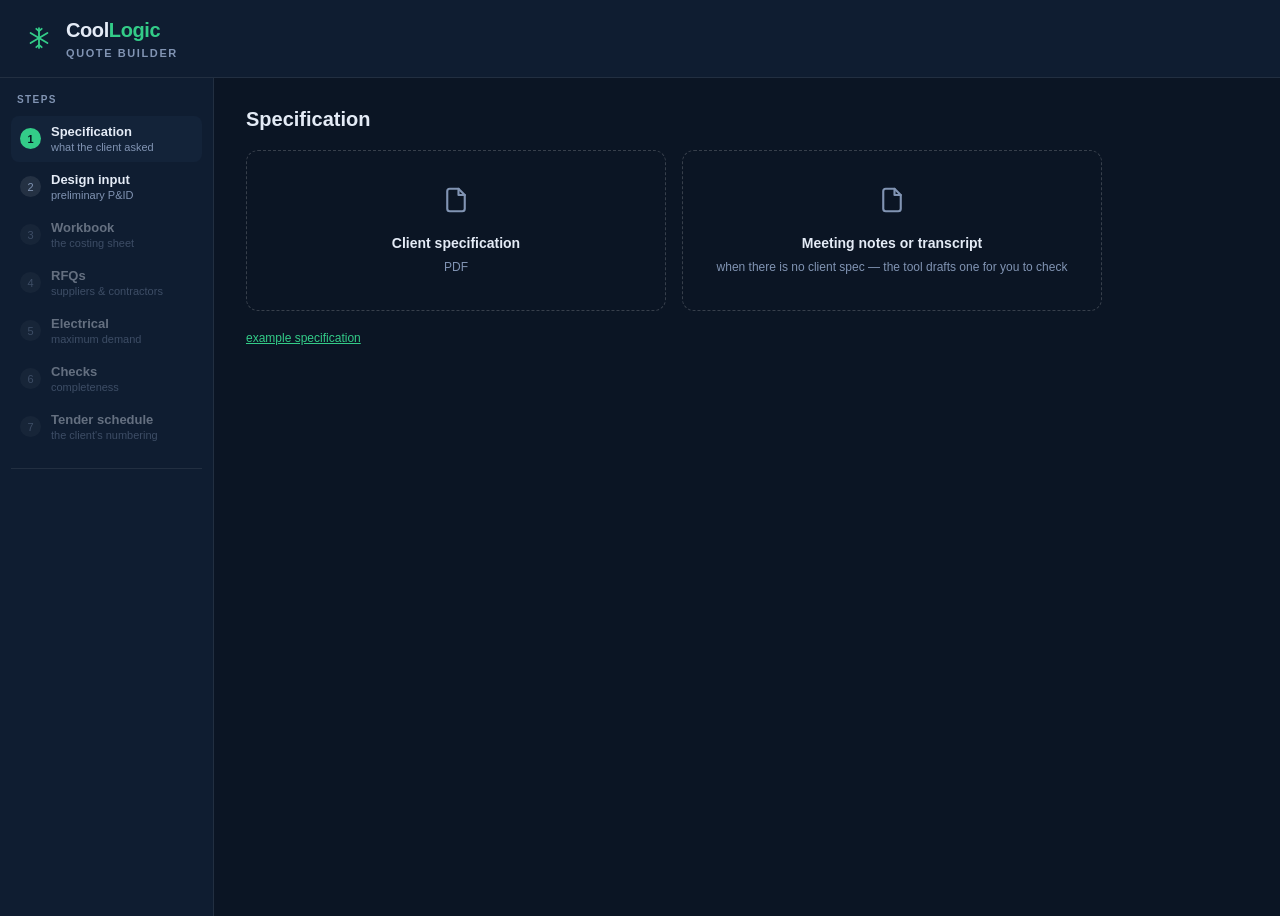
==== commit 97ddf4ea: "meeting notes route" ====
--- a/quote-builder/index.html
+++ b/quote-builder/index.html
@@ -54,7 +54,7 @@
 .card h4{font-size:13px;margin-bottom:9px}
 ul{margin-left:17px;font-size:12.5px}ul.tight li{margin-bottom:5px}li{margin-bottom:4px}
 .flag{display:flex;gap:10px;padding:9px 13px;border-left:2px solid var(--amb);background:rgba(242,179,78,.06);margin-bottom:7px;font-size:12.5px;border-radius:0 7px 7px 0}
-.flag.red{border-color:var(--red);background:rgba(255,106,106,.06)}
+.flag.red{border-color:var(--red);background:rgba(255,106,106,.06)}.flag.ok{border-color:var(--grn);background:rgba(51,204,136,.06)}
 .flag .w{margin-left:auto;color:var(--mut);font-size:11.5px;text-align:right;flex:none}
 .pane{display:none}.pane.on{display:block}
 .btn{background:var(--grn);color:#06131f;border:0;padding:9px 20px;border-radius:8px;font-weight:700;font-size:13px;font-family:inherit;cursor:pointer;margin-top:16px}
@@ -70,10 +70,10 @@
 <div class=shell>
 <div class=side><h3>Steps</h3><div id=steps></div><div class=kpi id=kpi></div></div>
 <div class=main id=main></div></div>
-<script>const D={"job": "Riverbend Produce \u2014 Coolstore 3 Glycol Chilling Upgrade", "ref": "Q900142", "pid": {"file": "Riverbend-Coolstore3-Preliminary-PID.pdf", "equipment_blocks": [{"name": "COMPRESSOR 1", "kw": 90.0, "unit": "kW", "starter": "IE5 VSD"}, {"name": "UNIT COOLER 1", "kw": 55.0, "unit": "kWR", "starter": "EC Fan Supply"}, {"name": "COMPRESSOR 2", "kw": 90.0, "unit": "kW", "starter": "IE5 VSD"}, {"name": "UNIT COOLER 2", "kw": 55.0, "unit": "kWR", "starter": "EC Fan Supply"}, {"name": "CONDENSER", "kw": 620.0, "unit": "kWR", "starter": "EC Fan Supply"}, {"name": "UNIT COOLER 3", "kw": 55.0, "unit": "kWR", "starter": "EC Fan Supply"}, {"name": "CHILLER PHE", "kw": 520.0, "unit": "kWR", "starter": null}, {"name": "GLYCOL PUMP 1", "kw": 15.0, "unit": "kW", "starter": "VSD"}, {"name": "UNIT COOLER 4", "kw": 55.0, "unit": "kWR", "starter": "EC Fan Supply"}, {"name": "GLYCOL PUMP 2", "kw": 15.0, "unit": "kW", "starter": "VSD"}, {"name": "DEFROST PUMP", "kw": 4.0, "unit": "kW", "starter": "VSD"}], "sheet_mm": [297, 210], "objects": 50, "labels": 67, "connections": {"50TE": 10, "80TE": 6, "40PN": 2, "65PN": 1, "65TE": 1}, "pipe": {"42mm 304 press": 8, "100NB": 1, "80NB": 1, "101mm tube": 1, "63mm tube": 1, "76mm 304 press": 1, "54mm 304 press": 1}, "services": {"CONDENSER": 1, "GLYCOL PUMP 1": 1, "GLYCOL PUMP 2": 1, "DEFROST PUMP": 1, "Glycol Supply": 1, "Glycol Return": 1, "Defrost Supply": 1, "Defrost Return": 1}, "equipment": {"55 kWR  EC Fan Supply": 4, "90 kW  IE5 VSD": 2, "15 kW  VSD": 2, "620 kWR  EC Fan Supply": 1, "520 kWR": 1, "4 kW  VSD": 1}, "unclassified": {"RIVERBEND PRODUCE LIMITED": 1, "PLANT ROOM": 1, "COMPRESSOR 1": 1, "COMPRESSOR 2": 1, "CHILLER PHE": 1, "COOLSTORE 3": 1, "UNIT COOLER 1": 1, "UNIT COOLER 2": 1, "UNIT COOLER 3": 1, "UNIT COOLER 4": 1, "PT": 1, "TT": 1}}, "lines": [{"sec": "7.1", "desc": "Compressor", "note": "90 kW each \u00b7 IE5 VSD", "code": "C-COM", "qty": 2, "unit": "ea", "price": null, "src": "RFQ", "why": "supplier quote required"}, {"sec": "7.5", "desc": "Unit Cooler", "note": "55 kWR each \u00b7 EC Fan Supply", "code": "C-FCU", "qty": 4, "unit": "ea", "price": null, "src": "RFQ", "why": "supplier quote required"}, {"sec": "7.2", "desc": "Condenser", "note": "620 kWR each \u00b7 EC Fan Supply", "code": "C-CON", "qty": 1, "unit": "ea", "price": null, "src": "RFQ", "why": "supplier quote required"}, {"sec": "7.3", "desc": "Chiller Phe", "note": "520 kWR each \u00b7 no starter shown", "code": "C-HX", "qty": 1, "unit": "ea", "price": null, "src": "RFQ", "why": "supplier quote required"}, {"sec": "7.4", "desc": "Glycol Pump", "note": "15 kW each \u00b7 VSD", "code": "C-WP", "qty": 2, "unit": "ea", "price": null, "src": "RFQ", "why": "supplier quote required"}, {"sec": "7.4", "desc": "Defrost Pump", "note": "4 kW each \u00b7 VSD", "code": "C-WP", "qty": 1, "unit": "ea", "price": null, "src": "RFQ", "why": "supplier quote required", "ref": "last paid $2,780.00 \u00b7 a past job"}, {"sec": "7.6", "desc": "50TE isolating valve", "note": "10 \u00d7 50TE on the P&ID", "code": "M-VG", "qty": 10, "unit": "ea", "price": null, "src": "RFQ", "why": "counted from drawing"}, {"sec": "7.6", "desc": "50TE tube flange", "note": "rule: 1 per 50TE connection", "code": "M-F", "qty": 10, "unit": "ea", "price": null, "src": "RULE?", "why": "rule to be confirmed"}, {"sec": "7.6", "desc": "50TE gasket", "note": "rule: 1 per 50TE connection", "code": "M-F", "qty": 10, "unit": "ea", "price": null, "src": "RULE?", "why": "rule to be confirmed"}, {"sec": "7.6", "desc": "80TE isolating valve", "note": "6 \u00d7 80TE on the P&ID", "code": "M-VG", "qty": 6, "unit": "ea", "price": null, "src": "RFQ", "why": "counted from drawing"}, {"sec": "7.6", "desc": "80TE tube flange", "note": "rule: 1 per 80TE connection", "code": "M-F", "qty": 6, "unit": "ea", "price": null, "src": "RULE?", "why": "rule to be confirmed"}, {"sec": "7.6", "desc": "80TE gasket", "note": "rule: 1 per 80TE connection", "code": "M-F", "qty": 6, "unit": "ea", "price": null, "src": "RULE?", "why": "rule to be confirmed"}, {"sec": "7.6", "desc": "40PN isolating valve", "note": "2 \u00d7 40PN on the P&ID", "code": "M-VG", "qty": 2, "unit": "ea", "price": null, "src": "RFQ", "why": "counted from drawing"}, {"sec": "7.6", "desc": "40PN gasket", "note": "rule: 1 per 40PN connection", "code": "M-F", "qty": 2, "unit": "ea", "price": null, "src": "RULE?", "why": "rule to be confirmed"}, {"sec": "7.6", "desc": "40PN bolt set", "note": "rule: 1 per 40PN connection", "code": "M-F", "qty": 2, "unit": "ea", "price": null, "src": "RULE?", "why": "rule to be confirmed"}, {"sec": "7.6", "desc": "65PN isolating valve", "note": "1 \u00d7 65PN on the P&ID", "code": "M-VG", "qty": 1, "unit": "ea", "price": null, "src": "RFQ", "why": "counted from drawing"}, {"sec": "7.6", "desc": "65PN gasket", "note": "rule: 1 per 65PN connection", "code": "M-F", "qty": 1, "unit": "ea", "price": null, "src": "RULE?", "why": "rule to be confirmed"}, {"sec": "7.6", "desc": "65PN bolt set", "note": "rule: 1 per 65PN connection", "code": "M-F", "qty": 1, "unit": "ea", "price": null, "src": "RULE?", "why": "rule to be confirmed"}, {"sec": "7.6", "desc": "65TE isolating valve", "note": "1 \u00d7 65TE on the P&ID", "code": "M-VG", "qty": 1, "unit": "ea", "price": null, "src": "RFQ", "why": "counted from drawing"}, {"sec": "7.6", "desc": "65TE tube flange", "note": "rule: 1 per 65TE connection", "code": "M-F", "qty": 1, "unit": "ea", "price": null, "src": "RULE?", "why": "rule to be confirmed"}, {"sec": "7.6", "desc": "65TE gasket", "note": "rule: 1 per 65TE connection", "code": "M-F", "qty": 1, "unit": "ea", "price": null, "src": "RULE?", "why": "rule to be confirmed"}, {"sec": "7.6", "desc": "42mm 304 press pipe", "note": "8 runs on the P&ID", "code": "M-PFS", "qty": null, "unit": "m", "price": null, "src": "ENGINEER", "why": "metres to be entered"}, {"sec": "7.6", "desc": "100NB pipe", "note": "1 runs on the P&ID", "code": "M-P", "qty": null, "unit": "m", "price": null, "src": "ENGINEER", "why": "metres to be entered"}, {"sec": "7.6", "desc": "80NB pipe", "note": "1 runs on the P&ID", "code": "M-P", "qty": null, "unit": "m", "price": null, "src": "ENGINEER", "why": "metres to be entered"}, {"sec": "7.6", "desc": "101mm tube pipe", "note": "1 runs on the P&ID", "code": "M-P", "qty": null, "unit": "m", "price": null, "src": "ENGINEER", "why": "metres to be entered"}, {"sec": "7.6", "desc": "63mm tube pipe", "note": "1 runs on the P&ID", "code": "M-P", "qty": null, "unit": "m", "price": null, "src": "ENGINEER", "why": "metres to be entered"}, {"sec": "7.6", "desc": "76mm 304 press pipe", "note": "1 runs on the P&ID", "code": "M-PFS", "qty": null, "unit": "m", "price": null, "src": "ENGINEER", "why": "metres to be entered"}, {"sec": "7.6", "desc": "54mm 304 press pipe", "note": "1 runs on the P&ID", "code": "M-PFS", "qty": null, "unit": "m", "price": null, "src": "ENGINEER", "why": "metres to be entered"}, {"sec": "7.6", "desc": "Pipe insulation", "note": "rate card by diameter", "code": "M-INS", "qty": null, "unit": "m", "price": null, "src": "RATE?", "why": "rate to be set with insulation sub"}, {"sec": "7.7", "desc": "Set out and rig plant", "note": "crew \u00d7 days", "code": "L-SERVIN", "qty": null, "unit": "hr", "price": 105, "src": "ENGINEER", "why": "hours to be entered"}, {"sec": "7.7", "desc": "Pipe compressor pack", "note": "crew \u00d7 days", "code": "L-SERVIN", "qty": null, "unit": "hr", "price": 105, "src": "ENGINEER", "why": "hours to be entered"}, {"sec": "7.7", "desc": "Pipe chiller and glycol circuit", "note": "crew \u00d7 days", "code": "L-SERVIN", "qty": null, "unit": "hr", "price": 105, "src": "ENGINEER", "why": "hours to be entered"}, {"sec": "7.7", "desc": "Hang and pipe unit coolers", "note": "crew \u00d7 days", "code": "L-SERVIN", "qty": null, "unit": "hr", "price": 105, "src": "ENGINEER", "why": "hours to be entered"}, {"sec": "7.7", "desc": "Pressure test", "note": "crew \u00d7 days", "code": "L-SERVIN", "qty": null, "unit": "hr", "price": 105, "src": "ENGINEER", "why": "hours to be entered"}, {"sec": "7.7", "desc": "Insulate", "note": "crew \u00d7 days", "code": "L-SERVIN", "qty": null, "unit": "hr", "price": 105, "src": "ENGINEER", "why": "hours to be entered"}, {"sec": "7.7", "desc": "Glycol fill and flush", "note": "crew \u00d7 days", "code": "L-SERVIN", "qty": null, "unit": "hr", "price": 105, "src": "ENGINEER", "why": "hours to be entered"}, {"sec": "7.7", "desc": "Changeover weekend", "note": "crew \u00d7 days", "code": "L-SERVIN", "qty": null, "unit": "hr", "price": 105, "src": "ENGINEER", "why": "hours to be entered"}, {"sec": "7.7", "desc": "Supervision", "note": "crew \u00d7 days", "code": "L-SERVIN", "qty": null, "unit": "hr", "price": 105, "src": "ENGINEER", "why": "hours to be entered"}, {"sec": "7.8", "desc": "Power and control wiring", "note": "from the maximum demand schedule", "code": "ES-INST", "qty": 1, "unit": "lot", "price": null, "src": "RFQ", "why": "electrical contractor"}, {"sec": "7.8", "desc": "SCADA integration \u2014 Ignition", "note": "", "code": "ES-AU", "qty": 1, "unit": "lot", "price": null, "src": "RFQ", "why": "electrical contractor"}, {"sec": "7.9", "desc": "As-built drawings", "note": "", "code": "L-DWG", "qty": null, "unit": "hr", "price": 140, "src": "ENGINEER", "why": "hours to be entered"}, {"sec": "7.9", "desc": "Training", "note": "", "code": "L-DWG", "qty": null, "unit": "hr", "price": 140, "src": "ENGINEER", "why": "hours to be entered"}, {"sec": "7.9", "desc": "O&M manuals", "note": "", "code": "L-DWG", "qty": null, "unit": "hr", "price": 140, "src": "ENGINEER", "why": "hours to be entered"}, {"sec": "7.9", "desc": "Producer statements", "note": "", "code": "L-DV", "qty": null, "unit": "hr", "price": 140, "src": "ENGINEER", "why": "hours to be entered"}, {"sec": "7.10", "desc": "Commissioning and pulldown demonstration", "note": "", "code": "L-COM", "qty": null, "unit": "hr", "price": 105, "src": "ENGINEER", "why": "to be entered"}, {"sec": "7.10", "desc": "Glycol charge \u2014 MPG 35%", "note": "", "code": "R-GLY", "qty": null, "unit": "L", "price": null, "src": "ENGINEER", "why": "to be entered"}, {"sec": "7.10", "desc": "Spare parts", "note": "", "code": "M-GEN", "qty": null, "unit": "ea", "price": null, "src": "ENGINEER", "why": "to be entered"}, {"sec": "7.11", "desc": "Routine maintenance, 12 months", "note": "", "code": "D-MAINT", "qty": 4, "unit": "visit", "price": null, "src": "ENGINEER", "why": "rate to be entered"}, {"sec": "7.6", "desc": "Freight and cartage", "note": "carried on past jobs", "code": "P-FRE", "qty": null, "unit": "lot", "price": null, "src": "ENGINEER", "why": "to be entered"}, {"sec": "7.7", "desc": "Crane and access hire", "note": "carried on past jobs", "code": "P-HIRE", "qty": null, "unit": "lot", "price": null, "src": "ENGINEER", "why": "to be entered"}, {"sec": "7.7", "desc": "Travel and accommodation", "note": "carried on past jobs", "code": "D-TRAV", "qty": null, "unit": "lot", "price": null, "src": "ENGINEER", "why": "to be entered"}, {"sec": "7.7", "desc": "Site setup and safety", "note": "carried on past jobs", "code": "P-SS", "qty": null, "unit": "lot", "price": null, "src": "ENGINEER", "why": "to be entered"}, {"sec": "7.9", "desc": "Compliance and inspection", "note": "carried on past jobs", "code": "P-RCOMP", "qty": null, "unit": "lot", "price": null, "src": "ENGINEER", "why": "to be entered"}, {"sec": "7.11", "desc": "Contingency", "note": "carried on past jobs", "code": "D-CONT", "qty": null, "unit": "lot", "price": null, "src": "ENGINEER", "why": "to be entered"}], "secs": [["7.1", "Compressor pack, including drives", "C-COM"], ["7.2", "Evaporative condenser", "C-CON"], ["7.3", "Chiller plate heat exchanger", "C-HX"], ["7.4", "Glycol circulation \u2014 pumps, tanks and controls", "C-WP"], ["7.5", "Unit coolers", "C-FCU"], ["7.6", "Glycol pipework, valves and insulation", "M-PFS"], ["7.7", "Installation labour, supervision and consumables", "L-SERVIN"], ["7.8", "Electrical power, control wiring and SCADA", "ES-INST"], ["7.9", "As-built documentation, training, O&M", "L-DWG"], ["7.10", "Commissioning, glycol charge and spares", "L-COM"], ["7.11", "Twelve months defects liability and routine maintenance", "D-MAINT"]], "dig": {"title": "RIVERBEND PRODUCE LIMITED", "project": "Coolstore 3 \u2014 Glycol Chilling Upgrade", "criteria": [["Store volume", "4,200 m\u00b3"], ["Design room temperature", "0 \u00b0C to +2 \u00b0C"], ["Calculated operational room load", "480 kWR including margin for future expansion"], ["Product", "pipfruit, palletised, 18 \u00b0C at intake"], ["Pulldown", "full room from 18 \u00b0C to 2 \u00b0C within 36 hours"], ["Glycol", "mono-propylene, 35%"], ["Ambient design", "30 \u00b0C db / 21 \u00b0C wb"]], "asks": ["Compressors shall be fitted with variable speed drives.", "Glycol circulation shall be duty/standby with a dedicated defrost circuit.", "The new plant shall be supplied from a new distribution board in the plant room, fed from the existing main switchboard.", "All motors shall be supplied with starters or drives as appropriate to the equipment.", "Controls shall integrate with Riverbend's existing Ignition SCADA.", "As-built drawings, operating and maintenance manuals, and operator training are to be included.", "Producer statements are required for pipework supports and for the pressure system.", "Tenderers shall provide prices against each of the following."], "tender_requires": ["A schedule of connected load, starter type and control points is to be provided with the tender.", "Tenderers shall provide prices against each of the following.", "Tenders close 3 October 2026."], "decisions": [["engineer to confirm", "The tenderer is to confirm available spare capacity"], ["left to the engineer", "as appropriate to the equipment"], ["to be provided", "is to be provided with the tender"], ["selection decision", "capable of 50% of duty, arranged for duty/standby operation with automatic changeover"]], "sections": ["1.0 Scope of works", "2.0 Design criteria", "3.0 Equipment", "4.0 Electrical", "5.0 Documentation and training", "6.0 Commissioning", "7.0 Schedule of prices"], "scope": ["Replacement of the existing direct-expansion plant serving Coolstore 3 with a glycol system, comprising a two-compressor pack, evaporative condenser, plate heat exchanger, glycol circulation and four new unit coolers within the store.", "The existing plant is to remain in service until the new system is commissioned.", "One changeover weekend is available, 14\u201315 November 2026."]}, "public": true, "spec_file": "Riverbend-Coolstore3-RFP.pdf", "pid_file": "Riverbend-Coolstore3-Preliminary-PID.pdf", "equipment": [{"name": "COMPRESSOR 1", "kw": 90.0, "unit": "kW", "starter": "IE5 VSD"}, {"name": "UNIT COOLER 1", "kw": 55.0, "unit": "kWR", "starter": "EC Fan Supply"}, {"name": "COMPRESSOR 2", "kw": 90.0, "unit": "kW", "starter": "IE5 VSD"}, {"name": "UNIT COOLER 2", "kw": 55.0, "unit": "kWR", "starter": "EC Fan Supply"}, {"name": "CONDENSER", "kw": 620.0, "unit": "kWR", "starter": "EC Fan Supply"}, {"name": "UNIT COOLER 3", "kw": 55.0, "unit": "kWR", "starter": "EC Fan Supply"}, {"name": "CHILLER PHE", "kw": 520.0, "unit": "kWR", "starter": null}, {"name": "GLYCOL PUMP 1", "kw": 15.0, "unit": "kW", "starter": "VSD"}, {"name": "UNIT COOLER 4", "kw": 55.0, "unit": "kWR", "starter": "EC Fan Supply"}, {"name": "GLYCOL PUMP 2", "kw": 15.0, "unit": "kW", "starter": "VSD"}, {"name": "DEFROST PUMP", "kw": 4.0, "unit": "kW", "starter": "VSD"}]};</script>
+<script>const D={"job": "Riverbend Produce \u2014 Coolstore 3 Glycol Chilling Upgrade", "ref": "Q900142", "pid": {"file": "Riverbend-Coolstore3-Preliminary-PID.pdf", "equipment_blocks": [{"name": "COMPRESSOR 1", "kw": 90.0, "unit": "kW", "starter": "IE5 VSD"}, {"name": "UNIT COOLER 1", "kw": 55.0, "unit": "kWR", "starter": "EC Fan Supply"}, {"name": "COMPRESSOR 2", "kw": 90.0, "unit": "kW", "starter": "IE5 VSD"}, {"name": "UNIT COOLER 2", "kw": 55.0, "unit": "kWR", "starter": "EC Fan Supply"}, {"name": "CONDENSER", "kw": 620.0, "unit": "kWR", "starter": "EC Fan Supply"}, {"name": "UNIT COOLER 3", "kw": 55.0, "unit": "kWR", "starter": "EC Fan Supply"}, {"name": "CHILLER PHE", "kw": 520.0, "unit": "kWR", "starter": null}, {"name": "GLYCOL PUMP 1", "kw": 15.0, "unit": "kW", "starter": "VSD"}, {"name": "UNIT COOLER 4", "kw": 55.0, "unit": "kWR", "starter": "EC Fan Supply"}, {"name": "GLYCOL PUMP 2", "kw": 15.0, "unit": "kW", "starter": "VSD"}, {"name": "DEFROST PUMP", "kw": 4.0, "unit": "kW", "starter": "VSD"}], "sheet_mm": [297, 210], "objects": 50, "labels": 67, "connections": {"50TE": 10, "80TE": 6, "40PN": 2, "65PN": 1, "65TE": 1}, "pipe": {"42mm 304 press": 8, "100NB": 1, "80NB": 1, "101mm tube": 1, "63mm tube": 1, "76mm 304 press": 1, "54mm 304 press": 1}, "services": {"CONDENSER": 1, "GLYCOL PUMP 1": 1, "GLYCOL PUMP 2": 1, "DEFROST PUMP": 1, "Glycol Supply": 1, "Glycol Return": 1, "Defrost Supply": 1, "Defrost Return": 1}, "equipment": {"55 kWR  EC Fan Supply": 4, "90 kW  IE5 VSD": 2, "15 kW  VSD": 2, "620 kWR  EC Fan Supply": 1, "520 kWR": 1, "4 kW  VSD": 1}, "unclassified": {"RIVERBEND PRODUCE LIMITED": 1, "PLANT ROOM": 1, "COMPRESSOR 1": 1, "COMPRESSOR 2": 1, "CHILLER PHE": 1, "COOLSTORE 3": 1, "UNIT COOLER 1": 1, "UNIT COOLER 2": 1, "UNIT COOLER 3": 1, "UNIT COOLER 4": 1, "PT": 1, "TT": 1}}, "lines": [{"sec": "7.1", "desc": "Compressor", "note": "90 kW each \u00b7 IE5 VSD", "code": "C-COM", "qty": 2, "unit": "ea", "price": null, "src": "RFQ", "why": "supplier quote required"}, {"sec": "7.5", "desc": "Unit Cooler", "note": "55 kWR each \u00b7 EC Fan Supply", "code": "C-FCU", "qty": 4, "unit": "ea", "price": null, "src": "RFQ", "why": "supplier quote required"}, {"sec": "7.2", "desc": "Condenser", "note": "620 kWR each \u00b7 EC Fan Supply", "code": "C-CON", "qty": 1, "unit": "ea", "price": null, "src": "RFQ", "why": "supplier quote required"}, {"sec": "7.3", "desc": "Chiller Phe", "note": "520 kWR each \u00b7 no starter shown", "code": "C-HX", "qty": 1, "unit": "ea", "price": null, "src": "RFQ", "why": "supplier quote required"}, {"sec": "7.4", "desc": "Glycol Pump", "note": "15 kW each \u00b7 VSD", "code": "C-WP", "qty": 2, "unit": "ea", "price": null, "src": "RFQ", "why": "supplier quote required"}, {"sec": "7.4", "desc": "Defrost Pump", "note": "4 kW each \u00b7 VSD", "code": "C-WP", "qty": 1, "unit": "ea", "price": null, "src": "RFQ", "why": "supplier quote required", "ref": "last paid $2,780.00 \u00b7 a past job"}, {"sec": "7.6", "desc": "50TE isolating valve", "note": "10 \u00d7 50TE on the P&ID", "code": "M-VG", "qty": 10, "unit": "ea", "part": "BF-50TE", "price": 84.5, "src": "PRICE LIST", "why": "Southern Valve Co list, 2026-09-01"}, {"sec": "7.6", "desc": "50TE tube flange", "note": "rule: 1 per 50TE connection", "code": "M-F", "qty": 10, "unit": "ea", "part": null, "price": null, "src": "RULE?", "why": "rule to be confirmed"}, {"sec": "7.6", "desc": "50TE gasket", "note": "rule: 1 per 50TE connection", "code": "M-F", "qty": 10, "unit": "ea", "part": "GK-50", "price": 4.8, "src": "PRICE LIST", "why": "Southern Valve Co list, 2026-09-01"}, {"sec": "7.6", "desc": "80TE isolating valve", "note": "6 \u00d7 80TE on the P&ID", "code": "M-VG", "qty": 6, "unit": "ea", "part": "BF-80TE", "price": 112.0, "src": "PRICE LIST", "why": "Southern Valve Co list, 2026-09-01"}, {"sec": "7.6", "desc": "80TE tube flange", "note": "rule: 1 per 80TE connection", "code": "M-F", "qty": 6, "unit": "ea", "part": null, "price": null, "src": "RULE?", "why": "rule to be confirmed"}, {"sec": "7.6", "desc": "80TE gasket", "note": "rule: 1 per 80TE connection", "code": "M-F", "qty": 6, "unit": "ea", "part": "GK-80", "price": 6.2, "src": "PRICE LIST", "why": "Southern Valve Co list, 2026-09-01"}, {"sec": "7.6", "desc": "40PN isolating valve", "note": "2 \u00d7 40PN on the P&ID", "code": "M-VG", "qty": 2, "unit": "ea", "part": "BF-40PN", "price": 121.0, "src": "PRICE LIST", "why": "Southern Valve Co list, 2026-09-01"}, {"sec": "7.6", "desc": "40PN gasket", "note": "rule: 1 per 40PN connection", "code": "M-F", "qty": 2, "unit": "ea", "part": "GK-40", "price": 3.9, "src": "PRICE LIST", "why": "Southern Valve Co list, 2026-09-01"}, {"sec": "7.6", "desc": "40PN bolt set", "note": "rule: 1 per 40PN connection", "code": "M-F", "qty": 2, "unit": "ea", "part": null, "price": null, "src": "RULE?", "why": "rule to be confirmed"}, {"sec": "7.6", "desc": "65PN isolating valve", "note": "1 \u00d7 65PN on the P&ID", "code": "M-VG", "qty": 1, "unit": "ea", "part": "BF-65PN", "price": 168.0, "src": "PRICE LIST", "why": "Southern Valve Co list, 2026-09-01"}, {"sec": "7.6", "desc": "65PN gasket", "note": "rule: 1 per 65PN connection", "code": "M-F", "qty": 1, "unit": "ea", "part": "GK-65", "price": 5.4, "src": "PRICE LIST", "why": "Southern Valve Co list, 2026-09-01"}, {"sec": "7.6", "desc": "65PN bolt set", "note": "rule: 1 per 65PN connection", "code": "M-F", "qty": 1, "unit": "ea", "part": null, "price": null, "src": "RULE?", "why": "rule to be confirmed"}, {"sec": "7.6", "desc": "65TE isolating valve", "note": "1 \u00d7 65TE on the P&ID", "code": "M-VG", "qty": 1, "unit": "ea", "part": "BF-65TE", "price": 138.0, "src": "PRICE LIST", "why": "Southern Valve Co list, 2026-09-01"}, {"sec": "7.6", "desc": "65TE tube flange", "note": "rule: 1 per 65TE connection", "code": "M-F", "qty": 1, "unit": "ea", "part": null, "price": null, "src": "RULE?", "why": "rule to be confirmed"}, {"sec": "7.6", "desc": "65TE gasket", "note": "rule: 1 per 65TE connection", "code": "M-F", "qty": 1, "unit": "ea", "part": "GK-65", "price": 5.4, "src": "PRICE LIST", "why": "Southern Valve Co list, 2026-09-01"}, {"sec": "7.6", "desc": "42mm 304 press pipe", "note": "8 runs on the P&ID \u2014 metres not on the drawing", "code": "M-PFS", "qty": null, "unit": "m", "part": "PT-42", "price": 11.9, "src": "PRICE LIST", "why": "Pressfit NZ list, 2026-08-15 \u2014 enter metres"}, {"sec": "7.6", "desc": "100NB pipe", "note": "1 runs on the P&ID \u2014 metres not on the drawing", "code": "M-P", "qty": null, "unit": "m", "part": null, "price": null, "src": "ENGINEER", "why": "metres and price to be entered"}, {"sec": "7.6", "desc": "80NB pipe", "note": "1 runs on the P&ID \u2014 metres not on the drawing", "code": "M-P", "qty": null, "unit": "m", "part": null, "price": null, "src": "ENGINEER", "why": "metres and price to be entered"}, {"sec": "7.6", "desc": "101mm tube pipe", "note": "1 runs on the P&ID \u2014 metres not on the drawing", "code": "M-P", "qty": null, "unit": "m", "part": null, "price": null, "src": "ENGINEER", "why": "metres and price to be entered"}, {"sec": "7.6", "desc": "63mm tube pipe", "note": "1 runs on the P&ID \u2014 metres not on the drawing", "code": "M-P", "qty": null, "unit": "m", "part": null, "price": null, "src": "ENGINEER", "why": "metres and price to be entered"}, {"sec": "7.6", "desc": "76mm 304 press pipe", "note": "1 runs on the P&ID \u2014 metres not on the drawing", "code": "M-PFS", "qty": null, "unit": "m", "part": "PT-76", "price": 53.1, "src": "PRICE LIST", "why": "Pressfit NZ list, 2026-08-15 \u2014 enter metres"}, {"sec": "7.6", "desc": "54mm 304 press pipe", "note": "1 runs on the P&ID \u2014 metres not on the drawing", "code": "M-PFS", "qty": null, "unit": "m", "part": "PT-54", "price": 17.4, "src": "PRICE LIST", "why": "Pressfit NZ list, 2026-08-15 \u2014 enter metres"}, {"sec": "7.6", "desc": "Pipe insulation", "note": "rate card by diameter", "code": "M-INS", "qty": null, "unit": "m", "price": null, "src": "RATE?", "why": "rate to be set with insulation sub"}, {"sec": "7.7", "desc": "Set out and rig plant", "note": "crew \u00d7 days", "code": "L-SERVIN", "qty": null, "unit": "hr", "price": 105, "src": "ENGINEER", "why": "hours to be entered"}, {"sec": "7.7", "desc": "Pipe compressor pack", "note": "crew \u00d7 days", "code": "L-SERVIN", "qty": null, "unit": "hr", "price": 105, "src": "ENGINEER", "why": "hours to be entered"}, {"sec": "7.7", "desc": "Pipe chiller and glycol circuit", "note": "crew \u00d7 days", "code": "L-SERVIN", "qty": null, "unit": "hr", "price": 105, "src": "ENGINEER", "why": "hours to be entered"}, {"sec": "7.7", "desc": "Hang and pipe unit coolers", "note": "crew \u00d7 days", "code": "L-SERVIN", "qty": null, "unit": "hr", "price": 105, "src": "ENGINEER", "why": "hours to be entered"}, {"sec": "7.7", "desc": "Pressure test", "note": "crew \u00d7 days", "code": "L-SERVIN", "qty": null, "unit": "hr", "price": 105, "src": "ENGINEER", "why": "hours to be entered"}, {"sec": "7.7", "desc": "Insulate", "note": "crew \u00d7 days", "code": "L-SERVIN", "qty": null, "unit": "hr", "price": 105, "src": "ENGINEER", "why": "hours to be entered"}, {"sec": "7.7", "desc": "Glycol fill and flush", "note": "crew \u00d7 days", "code": "L-SERVIN", "qty": null, "unit": "hr", "price": 105, "src": "ENGINEER", "why": "hours to be entered"}, {"sec": "7.7", "desc": "Changeover weekend", "note": "crew \u00d7 days", "code": "L-SERVIN", "qty": null, "unit": "hr", "price": 105, "src": "ENGINEER", "why": "hours to be entered"}, {"sec": "7.7", "desc": "Supervision", "note": "crew \u00d7 days", "code": "L-SERVIN", "qty": null, "unit": "hr", "price": 105, "src": "ENGINEER", "why": "hours to be entered"}, {"sec": "7.8", "desc": "Power and control wiring", "note": "from the maximum demand schedule", "code": "ES-INST", "qty": 1, "unit": "lot", "price": null, "src": "RFQ", "why": "electrical contractor"}, {"sec": "7.8", "desc": "SCADA integration \u2014 Ignition", "note": "", "code": "ES-AU", "qty": 1, "unit": "lot", "price": null, "src": "RFQ", "why": "electrical contractor"}, {"sec": "7.9", "desc": "As-built drawings", "note": "", "code": "L-DWG", "qty": null, "unit": "hr", "price": 140, "src": "ENGINEER", "why": "hours to be entered"}, {"sec": "7.9", "desc": "Training", "note": "", "code": "L-DWG", "qty": null, "unit": "hr", "price": 140, "src": "ENGINEER", "why": "hours to be entered"}, {"sec": "7.9", "desc": "O&M manuals", "note": "", "code": "L-DWG", "qty": null, "unit": "hr", "price": 140, "src": "ENGINEER", "why": "hours to be entered"}, {"sec": "7.9", "desc": "Producer statements", "note": "", "code": "L-DV", "qty": null, "unit": "hr", "price": 140, "src": "ENGINEER", "why": "hours to be entered"}, {"sec": "7.10", "desc": "Commissioning and pulldown demonstration", "note": "", "code": "L-COM", "qty": null, "unit": "hr", "price": 105, "src": "ENGINEER", "why": "to be entered"}, {"sec": "7.10", "desc": "Glycol charge \u2014 MPG 35%", "note": "", "code": "R-GLY", "qty": null, "unit": "L", "price": null, "src": "ENGINEER", "why": "to be entered"}, {"sec": "7.10", "desc": "Spare parts", "note": "", "code": "M-GEN", "qty": null, "unit": "ea", "price": null, "src": "ENGINEER", "why": "to be entered"}, {"sec": "7.11", "desc": "Routine maintenance, 12 months", "note": "", "code": "D-MAINT", "qty": 4, "unit": "visit", "price": null, "src": "ENGINEER", "why": "rate to be entered"}, {"sec": "7.6", "desc": "Freight and cartage", "note": "carried on past jobs", "code": "P-FRE", "qty": null, "unit": "lot", "price": null, "src": "ENGINEER", "why": "to be entered"}, {"sec": "7.7", "desc": "Crane and access hire", "note": "carried on past jobs", "code": "P-HIRE", "qty": null, "unit": "lot", "price": null, "src": "ENGINEER", "why": "to be entered"}, {"sec": "7.7", "desc": "Travel and accommodation", "note": "carried on past jobs", "code": "D-TRAV", "qty": null, "unit": "lot", "price": null, "src": "ENGINEER", "why": "to be entered"}, {"sec": "7.7", "desc": "Site setup and safety", "note": "carried on past jobs", "code": "P-SS", "qty": null, "unit": "lot", "price": null, "src": "ENGINEER", "why": "to be entered"}, {"sec": "7.9", "desc": "Compliance and inspection", "note": "carried on past jobs", "code": "P-RCOMP", "qty": null, "unit": "lot", "price": null, "src": "ENGINEER", "why": "to be entered"}, {"sec": "7.11", "desc": "Contingency", "note": "carried on past jobs", "code": "D-CONT", "qty": null, "unit": "lot", "price": null, "src": "ENGINEER", "why": "to be entered"}], "secs": [["7.1", "Compressor pack, including drives", "C-COM"], ["7.2", "Evaporative condenser", "C-CON"], ["7.3", "Chiller plate heat exchanger", "C-HX"], ["7.4", "Glycol circulation \u2014 pumps, tanks and controls", "C-WP"], ["7.5", "Unit coolers", "C-FCU"], ["7.6", "Glycol pipework, valves and insulation", "M-PFS"], ["7.7", "Installation labour, supervision and consumables", "L-SERVIN"], ["7.8", "Electrical power, control wiring and SCADA", "ES-INST"], ["7.9", "As-built documentation, training, O&M", "L-DWG"], ["7.10", "Commissioning, glycol charge and spares", "L-COM"], ["7.11", "Twelve months defects liability and routine maintenance", "D-MAINT"]], "checks": [["status", "13 lines priced from supplier lists \u00b7 8 awaiting RFQ \u00b7 27 for the engineer \u00b7 6 rules to confirm", "no line is priced without a source"], ["family", "E family absent", "present on 4 of 5 past jobs"], ["input", "8 pipe runs need metres", "lengths are not on a P&ID"]], "dig": {"title": "RIVERBEND PRODUCE LIMITED", "project": "Coolstore 3 \u2014 Glycol Chilling Upgrade", "criteria": [["Store volume", "4,200 m\u00b3"], ["Design room temperature", "0 \u00b0C to +2 \u00b0C"], ["Calculated operational room load", "480 kWR including margin for future expansion"], ["Product", "pipfruit, palletised, 18 \u00b0C at intake"], ["Pulldown", "full room from 18 \u00b0C to 2 \u00b0C within 36 hours"], ["Glycol", "mono-propylene, 35%"], ["Ambient design", "30 \u00b0C db / 21 \u00b0C wb"]], "asks": ["Compressors shall be fitted with variable speed drives.", "Glycol circulation shall be duty/standby with a dedicated defrost circuit.", "The new plant shall be supplied from a new distribution board in the plant room, fed from the existing main switchboard.", "All motors shall be supplied with starters or drives as appropriate to the equipment.", "Controls shall integrate with Riverbend's existing Ignition SCADA.", "As-built drawings, operating and maintenance manuals, and operator training are to be included.", "Producer statements are required for pipework supports and for the pressure system.", "Tenderers shall provide prices against each of the following."], "tender_requires": ["A schedule of connected load, starter type and control points is to be provided with the tender.", "Tenderers shall provide prices against each of the following.", "Tenders close 3 October 2026."], "decisions": [["engineer to confirm", "The tenderer is to confirm available spare capacity"], ["left to the engineer", "as appropriate to the equipment"], ["to be provided", "is to be provided with the tender"], ["selection decision", "capable of 50% of duty, arranged for duty/standby operation with automatic changeover"]], "sections": ["1.0 Scope of works", "2.0 Design criteria", "3.0 Equipment", "4.0 Electrical", "5.0 Documentation and training", "6.0 Commissioning", "7.0 Schedule of prices"], "scope": ["Replacement of the existing direct-expansion plant serving Coolstore 3 with a glycol system, comprising a two-compressor pack, evaporative condenser, plate heat exchanger, glycol circulation and four new unit coolers within the store.", "The existing plant is to remain in service until the new system is commissioned.", "One changeover weekend is available, 14\u201315 November 2026."]}, "public": true, "spec_file": "Riverbend-Coolstore3-RFP.pdf", "pid_file": "Riverbend-Coolstore3-Preliminary-PID.pdf", "equipment": [{"name": "COMPRESSOR 1", "kw": 90.0, "unit": "kW", "starter": "IE5 VSD"}, {"name": "UNIT COOLER 1", "kw": 55.0, "unit": "kWR", "starter": "EC Fan Supply"}, {"name": "COMPRESSOR 2", "kw": 90.0, "unit": "kW", "starter": "IE5 VSD"}, {"name": "UNIT COOLER 2", "kw": 55.0, "unit": "kWR", "starter": "EC Fan Supply"}, {"name": "CONDENSER", "kw": 620.0, "unit": "kWR", "starter": "EC Fan Supply"}, {"name": "UNIT COOLER 3", "kw": 55.0, "unit": "kWR", "starter": "EC Fan Supply"}, {"name": "CHILLER PHE", "kw": 520.0, "unit": "kWR", "starter": null}, {"name": "GLYCOL PUMP 1", "kw": 15.0, "unit": "kW", "starter": "VSD"}, {"name": "UNIT COOLER 4", "kw": 55.0, "unit": "kWR", "starter": "EC Fan Supply"}, {"name": "GLYCOL PUMP 2", "kw": 15.0, "unit": "kW", "starter": "VSD"}, {"name": "DEFROST PUMP", "kw": 4.0, "unit": "kW", "starter": "VSD"}]};</script>
 <script>
 const $=s=>document.querySelector(s);
-let loaded={spec:false,pid:false}, built=false, step=1;
+let loaded={spec:false,pid:false,notes:false}, built=false, step=1;
 const STEPS=[["Specification","what the client asked"],["Design input","preliminary P&ID"],
  ["Workbook","the costing sheet"],["RFQs","suppliers & contractors"],["Electrical","maximum demand"],
  ["Checks","completeness"],["Tender schedule","the client's numbering"]];
@@ -94,8 +94,8 @@
     <div class=row>Rules to confirm<b>${rule}</b></div>`:"";
 }
 function dropBox(k,title,sub){
-  const name = loaded[k] ? (dropped[k] || (k==="spec"?D.spec_file:D.pid_file)) : title;
-  const icon = k==="spec"
+  const name = loaded[k] ? (dropped[k] || (k==="spec"?D.spec_file:k==="pid"?D.pid_file:"meeting notes")) : title;
+  const icon = (k==="spec"||k==="notes")
     ? '<path d="M14 3H7a2 2 0 00-2 2v14a2 2 0 002 2h10a2 2 0 002-2V8z"/><path d="M14 3v5h5"/>'
     : '<path d="M3 3h18v18H3z"/><path d="M3 9h18M9 3v18"/>';
   return `<div class="drop ${loaded[k]?'done':''}" data-k="${k}" onclick="pick('${k}')"
@@ -129,8 +129,8 @@
 function dOut(e){e.currentTarget.style.borderColor="";e.currentTarget.style.background="";}
 function dDrop(e,k){e.preventDefault();
   const f=e.dataTransfer.files[0]; if(f) dropped[k]=f.name;
-  loaded[k]=true; render();}
-function pick(k){ loaded[k]=true; render(); }
+  if(k==="notes") k="spec"; loaded[k]=true; render();}
+function pick(k){ if(k==="notes") k="spec"; loaded[k]=true; render(); }
 function buildIt(){ built=true; go(3); }
 function go(n){ if(n>2 && !built) return; step=n; sidebar(); render(); }
 
@@ -148,7 +148,9 @@
   const m=$("#main");
   if(step===1){
     if(!loaded.spec){
-      m.innerHTML=`<h2>Specification</h2>${dropBox("spec","Specification","PDF")}
+      m.innerHTML=`<h2>Specification</h2>
+        <div style="display:flex;gap:16px;flex-wrap:wrap">${dropBox("spec","Client specification","PDF")}
+        ${dropBox("notes","Meeting notes or transcript","when there is no client spec — the tool drafts one for you to check")}</div>
         <div style="margin-top:18px;font-size:12px;color:var(--mut)">
           <a href="Riverbend-Coolstore3-RFP.pdf" download style="color:var(--grn)">example specification</a></div>`;
       return; }
@@ -202,22 +204,24 @@
     }
     m.innerHTML=h; return; }
   if(step===4){
-    const SUPP = "press fitting supplier";
-    const pk=[["Unit coolers + glycol pump","equipment supplier","10.1, 10.2"],
-      ["Valves and connections","valve supplier","10.3"],["Press fittings and flanges",SUPP,"10.4"],
-      ["Pipe insulation","insulation subcontractor — request a schedule of rates","10.4"],
-      ["Electrical power, control wiring and SCADA","electrical contractor","10.6, 10.7"]];
-    m.innerHTML=`<h2>RFQs</h2>`+pk.map(p=>`<div class=card><h4>${p[0]}</h4>
-      <div class=d>${p[1]} · sections ${p[2]}</div>
-      <details><summary>Show draft</summary><div class=mail>Subject: ${D.ref} ${D.job} — request for pricing
-
-We are pricing the above and would appreciate your quotation for the following.
-
-[scope lines from section ${p[2]}]
+    const groups=[["Compressor pack, condenser, chiller PHE","equipment supplier",l=>/^C-(COM|CON|HX)/.test(l.code)],
+      ["Glycol pumps and unit coolers","equipment supplier",l=>/^C-(WP|FCU)/.test(l.code)],
+      ["Pipe insulation","insulation subcontractor — request a schedule of rates $/m by diameter",l=>l.code==="M-INS"],
+      ["Valves, gaskets, flanges, press fittings","Southern Valve Co · Pressfit NZ",l=>/^M-(VG|F|P|PFS)$/.test(l.code)&&l.src!=="PRICE LIST"],
+      ["Electrical power, control wiring and SCADA","electrical contractor — attach the maximum demand schedule (step 5)",l=>/^ES-/.test(l.code)]];
+    m.innerHTML=`<h2>RFQs</h2>`+groups.map(([t,who,f])=>{
+      const ls=D.lines.filter(f); if(!ls.length) return "";
+      return `<div class=card><h4>${t}</h4><div class=d>${who} · ${ls.length} lines</div>
+        <ul class=tight style="margin-top:8px">${ls.map(l=>`<li>${l.qty??"—"} ${l.unit} — ${l.desc}</li>`).join("")}</ul>
+        <details><summary>Show draft</summary><div class=mail>Subject: ${D.ref} ${D.job} — request for pricing
+
+We are pricing the above and would appreciate your quotation for:
+
+${ls.map(l=>`  ${String(l.qty??"__").padStart(4)} ${l.unit.padEnd(4)} ${l.desc}`).join("\n")}
 
 Please include lead time and validity.
 
-CoolLogic Refrigeration Ltd</div></details></div>`).join(""); return; }
+CoolLogic Refrigeration Ltd</div></details></div>`;}).join(""); return; }
   if(step===5){
     const RULE={"EC Fan Supply":[0,0,0,0,0,1,0],"VSD":[0,0,0,0,0,1,0],"IE5 VSD":[0,0,0,0,0,1,0],
                 "Motor Starter DOL":[1,1,0,0,1,0,0]};
@@ -245,17 +249,9 @@
       <tbody>${rows}<tr style="border-top:2px solid var(--line)"><td><b>Total</b></td><td class=r><b>${kw.toLocaleString()}</b></td><td></td>
       ${tot.map(v=>`<td class=r><b>${v||"·"}</b></td>`).join("")}</tr></tbody></table></div>`; return; }
   if(step===6){
-    const CHK = ["carried on 2 of 5 past jobs","carried on a past job","carried on 3 of 5 past jobs","named in the section title; no line prices it"];
-    const f=[["red","No price on any line","41 of 41 lines await an RFQ, a rate or an engineer's number"],
-      ["","P — Preliminaries & general","absent; present on 4 of 5 past jobs"],
-      ["","R — Refrigerant / consumables","one line only"],
-      ["","Contingency not priced",CHK[0]],
-      ["","Compliance not priced",CHK[1]],
-      ["","Travel and accommodation not priced",CHK[2]],
-      ["","Supervision not priced",CHK[3]],
-      ["","Pipe lengths not on the drawing","10 pipe runs identified, metres required"],
-      ["","Connection rules unconfirmed","10 lines generated from gasket/flange rules"]];
-    m.innerHTML=`<h2>Checks</h2>`+f.map(x=>`<div class="flag ${x[0]}"><div><b>${x[1]}</b></div><div class=w>${x[2]}</div></div>`).join(""); return; }
+    m.innerHTML=`<h2>Checks</h2>`+D.checks.map(c=>{
+      const cls=c[0]==="status"?"flag ok":c[0]==="family"?"flag red":"flag";
+      return `<div class="${cls}"><div><b>${c[1]}</b></div><div class=w>${c[2]}</div></div>`;}).join(""); return; }
   if(step===7){
     m.innerHTML=`<h2>Tender schedule</h2><div class=sec><table><thead><tr><th>Ref</th>
       <th>Description</th><th class=r>Cost</th><th class=r>Sell</th></tr></thead><tbody>
